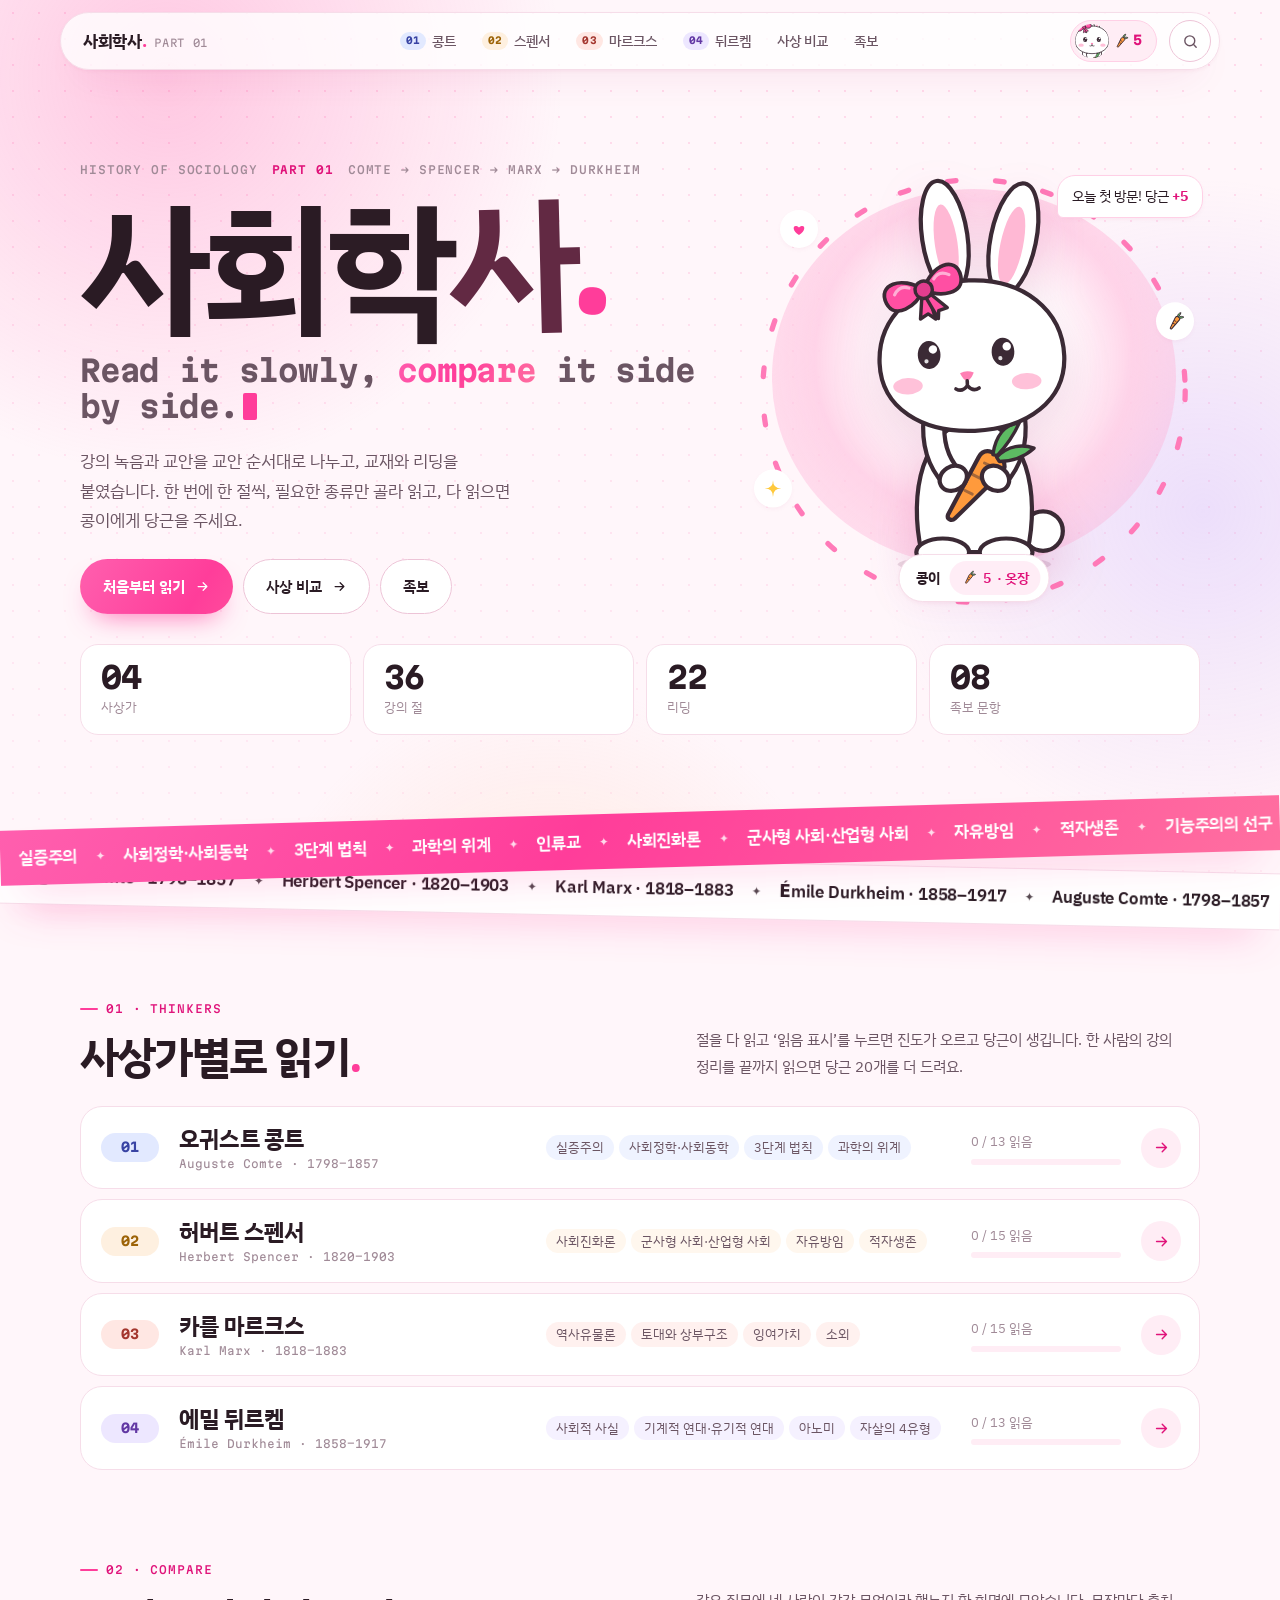
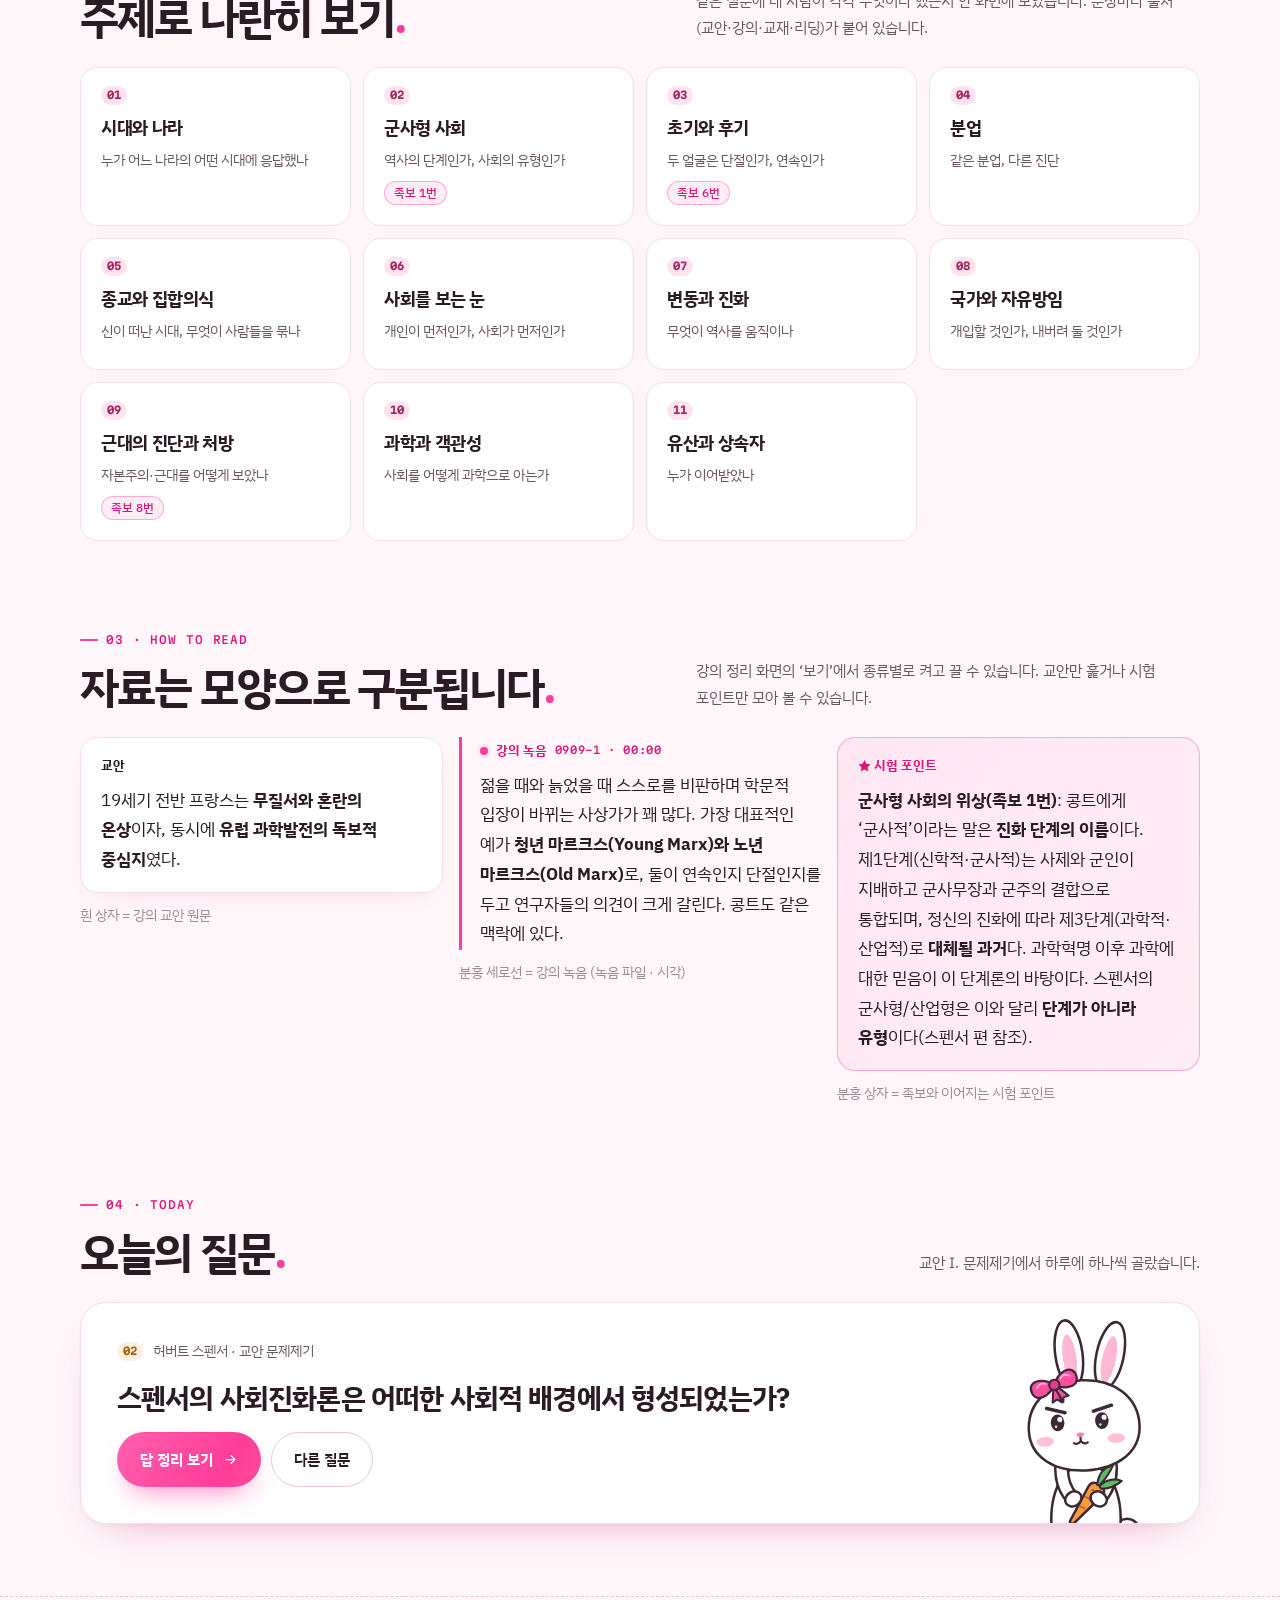
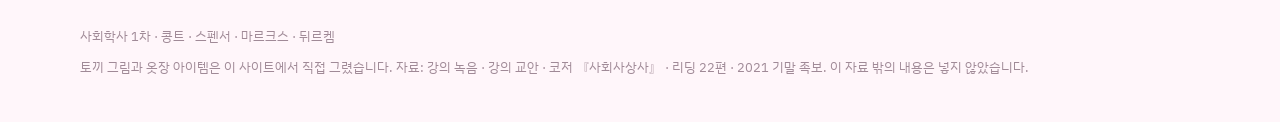
==== index.html @ 4e11c81a "사회학사 1차 족보 대비 사이트 첫 공개 콩트·스펜서·마르크스·뒤르켐 강의 정리, 교재, 리딩, 사상 비교, 족보. 흰토끼 콩이와 당근 옷장, 페이지 전환 커튼, 마우스 반응 효과" ====
<!doctype html>
<html lang="ko">
<head>
<meta charset="utf-8">
<meta name="viewport" content="width=device-width, initial-scale=1, viewport-fit=cover">
<title>사회학사 1차</title>
<link rel="preconnect" href="https://fonts.googleapis.com">
<link rel="preconnect" href="https://fonts.gstatic.com" crossorigin>
<link rel="stylesheet" href="https://fonts.googleapis.com/css2?family=IBM+Plex+Sans+KR:wght@400;500;600;700&family=Martian+Mono:wght@400;500;700&display=swap">
<link rel="stylesheet" href="assets/style.css">
</head>
<body>
<div class="amb" aria-hidden="true"><i></i><i></i><i></i></div>
<div class="top">
  <div class="wrap">
    <a class="brand" href="#home" aria-label="사회학사 1차 처음으로"><b>사회학사<i>.</i></b><small>PART 01</small></a>
    <nav class="nav" id="nav" aria-label="주 메뉴"></nav>
    <a class="wallet" id="wallet" href="#closet" aria-label="당근 · 토끼 옷장"></a>
    <button class="iconbtn" id="searchbtn" type="button" aria-label="검색 ( / )" title="검색 ( / )"><svg viewBox="0 0 24 24" fill="none" stroke="currentColor" stroke-width="2" stroke-linecap="round"><circle cx="11" cy="11" r="7"/><path d="M20 20l-4-4"/></svg></button>
  </div>
</div>
<main class="wrap" id="app"></main>
<div class="search" id="search" hidden role="dialog" aria-modal="true" aria-label="검색">
  <div class="sbox">
    <input id="sq" type="search" placeholder="개념·인물·용어로 찾기 (예: 아노미, 군사형, 잉여가치)" autocomplete="off" aria-label="검색어">
    <ul class="sres" id="sres"></ul>
  </div>
</div>
<div class="buddy" id="buddy" hidden></div>
<div class="curtain" id="curtain" hidden aria-hidden="true"><div class="ct"></div></div>
<footer>
  <div class="wrap">
    <span>사회학사 1차 · 콩트 · 스펜서 · 마르크스 · 뒤르켐</span>
    <span>토끼 그림과 옷장 아이템은 이 사이트에서 직접 그렸습니다. 자료: 강의 녹음 · 강의 교안 · 코저 『사회사상사』 · 리딩 22편 · 2021 기말 족보. 이 자료 밖의 내용은 넣지 않았습니다.</span>
  </div>
</footer>
<script src="assets/rabbit.js"></script>
<script src="data/comte.js"></script>
<script src="data/spencer.js"></script>
<script src="data/marx.js"></script>
<script src="data/durkheim.js"></script>
<script src="data/readings.js"></script>
<script src="data/compare.js"></script>
<script src="data/exam.js"></script>
<script src="assets/app.js"></script>
</body>
</html>
---- assets/style.css ----
/* 사회학사 1차 — 밝은 분홍 위의 흰토끼 콩이 */
:root {
  color-scheme: light;
  --bg: #FFF6FA;
  --bg-2: #FFFFFF;
  --bg-3: #FFEDF5;
  --line: #F6DDE9;
  --line-2: #EDC4D7;
  --ink: #2A1B24;
  --ink-2: #6B5563;
  --ink-3: #A08A97;
  --pink: #FF3D9A;
  --pink-2: #FF7AB8;
  --pink-3: #FFD0E6;
  --pink-deep: #E0137A;
  --pink-dim: rgba(255, 61, 154, .09);
  --pink-line: rgba(255, 61, 154, .38);
  --lilac: #B79CFF;
  --peach: #FFC2A6;
  --sun: #FFD86B;
  --grad: linear-gradient(120deg, #FF5FAE 0%, #FF3D9A 45%, #FF6FA0 100%);
  --shadow: 0 18px 40px -26px rgba(190, 30, 110, .45), 0 2px 6px -3px rgba(190, 30, 110, .12);
  --shadow-lg: 0 34px 70px -34px rgba(190, 30, 110, .5), 0 6px 14px -8px rgba(190, 30, 110, .18);
  --f-sans: 'IBM Plex Sans KR', 'Noto Sans KR', 'Apple SD Gothic Neo', 'Malgun Gothic', system-ui, sans-serif;
  --f-mono: 'Martian Mono', 'IBM Plex Sans KR', 'Noto Sans KR', ui-monospace, monospace;
  --r: 18px;
  --top-h: 76px;
  --spring: cubic-bezier(.34, 1.56, .64, 1);
  --out: cubic-bezier(.2, .8, .2, 1);
}

* { box-sizing: border-box; }
html { -webkit-text-size-adjust: 100%; }
body {
  margin: 0; background: var(--bg); color: var(--ink);
  font-family: var(--f-sans); font-size: 16.5px; line-height: 1.8; font-weight: 400;
  word-break: keep-all; overflow-wrap: anywhere; overflow-x: hidden;
  -webkit-font-smoothing: antialiased;
}
body::before { content: ''; position: fixed; inset: 0; z-index: -1; pointer-events: none; background-image: radial-gradient(rgba(255, 61, 154, .16) 1px, transparent 1.4px); background-size: 26px 26px; -webkit-mask-image: linear-gradient(#000, rgba(0, 0, 0, .35)); mask-image: linear-gradient(#000, rgba(0, 0, 0, .35)); }
a { color: inherit; }
button { font: inherit; color: inherit; }
h1, h2, h3, h4 { margin: 0; text-wrap: balance; font-weight: 600; }
p { margin: 0; }
::selection { background: var(--pink); color: #fff; }
:focus-visible { outline: 2px solid var(--pink); outline-offset: 3px; border-radius: 8px; }
.wrap { max-width: 1200px; margin: 0 auto; padding-inline: clamp(16px, 4vw, 40px); }
.muted { color: var(--ink-2); }
.lbl, .eyebrow { font-family: var(--f-mono); font-size: 11px; font-weight: 500; letter-spacing: .08em; text-transform: uppercase; color: var(--ink-3); }
[hidden] { display: none !important; }

/* 떠다니는 빛 — 마우스를 따라 천천히 */
.amb { position: fixed; inset: 0; z-index: -2; pointer-events: none; overflow: hidden; }
.amb i { position: absolute; border-radius: 50%; transform: translate(calc(var(--px, 0) * var(--k) * 1px), calc(var(--py, 0) * var(--k) * 1px)); transition: transform 1.2s var(--out); }
.amb i::before { content: ''; position: absolute; inset: 0; border-radius: 50%; background: radial-gradient(closest-side, var(--c), transparent); animation: drift 18s ease-in-out infinite alternate; }
.amb i:nth-child(1) { --c: rgba(255, 110, 180, .34); --k: 60; width: 62vmax; height: 62vmax; left: -18vmax; top: -24vmax; }
.amb i:nth-child(2) { --c: rgba(183, 156, 255, .26); --k: -80; width: 52vmax; height: 52vmax; right: -20vmax; top: 18vh; }
.amb i:nth-child(2)::before { animation-duration: 22s; animation-delay: -6s; }
.amb i:nth-child(3) { --c: rgba(255, 196, 160, .30); --k: 44; width: 46vmax; height: 46vmax; left: 20vw; bottom: -30vmax; }
.amb i:nth-child(3)::before { animation-duration: 26s; animation-delay: -12s; }
@keyframes drift { 0% { transform: translate(0, 0) scale(1); } 50% { transform: translate(6vmax, 4vmax) scale(1.08); } 100% { transform: translate(-4vmax, 6vmax) scale(.94); } }

/* ── 상단 바 ───────────────────────── */
.top { position: sticky; top: env(safe-area-inset-top, 0px); z-index: 30; padding-top: 12px; padding-inline: clamp(12px, 3vw, 24px); view-transition-name: topbar; }
.top .wrap { display: flex; align-items: center; gap: 12px; min-height: 58px; background: rgba(255, 255, 255, .8); backdrop-filter: blur(16px) saturate(1.4); -webkit-backdrop-filter: blur(16px) saturate(1.4); border: 1px solid var(--line); border-radius: 999px; padding: 6px 8px 6px 22px; max-width: 1160px; box-shadow: var(--shadow); }
.brand { display: flex; align-items: baseline; gap: 8px; text-decoration: none; flex: none; }
.brand b { font-weight: 700; font-size: 16.5px; letter-spacing: -.02em; }
.brand b i { font-style: normal; color: var(--pink); display: inline-block; transition: transform .4s var(--spring); }
.brand:hover b i { transform: translateY(-4px) scale(1.5); }
.brand small { font-family: var(--f-mono); font-size: 10.5px; color: var(--ink-3); letter-spacing: .06em; }
.nav { display: flex; gap: 2px; overflow-x: auto; scrollbar-width: none; flex: 1; justify-content: center; }
.nav::-webkit-scrollbar { display: none; }
.nav a { flex: none; position: relative; display: inline-flex; align-items: center; gap: 6px; padding: 7px 12px; border-radius: 999px; text-decoration: none; font-size: 14px; font-weight: 500; color: var(--ink-2); transition: color .2s, background .2s, transform .3s var(--spring); }
.nav a .mk { font-size: 9.5px; }
.nav a:hover { color: var(--ink); background: var(--bg-3); transform: translateY(-1px); }
.nav a[aria-current="page"] { color: var(--pink-deep); background: var(--pink-dim); font-weight: 600; }
.iconbtn { flex: none; width: 42px; height: 42px; border-radius: 50%; border: 1px solid var(--line-2); background: #fff; display: grid; place-items: center; cursor: pointer; color: var(--ink-2); transition: color .2s, border-color .2s, transform .3s var(--spring); }
.iconbtn:hover { color: var(--pink-deep); border-color: var(--pink-line); }
.iconbtn svg { width: 17px; height: 17px; }
.wallet { flex: none; display: inline-flex; align-items: center; gap: 4px; height: 42px; padding: 0 14px 0 4px; border-radius: 999px; background: var(--bg-3); border: 1px solid var(--pink-3); text-decoration: none; font-family: var(--f-mono); font-weight: 700; font-size: 13px; color: var(--pink-deep); transition: transform .3s var(--spring), background .2s; }
.wallet:hover { background: var(--pink-3); }
.wallet .face { width: 34px; height: 34px; border-radius: 50%; background: #fff; overflow: hidden; display: grid; place-items: center; }
.wallet .face svg { width: 100%; height: 100%; }
.wallet .cr { width: 16px; height: 16px; }
.wallet.bump { animation: bump .6s var(--spring); }
.wallet[aria-current="page"] { background: var(--pink); border-color: var(--pink); color: #fff; }
@keyframes bump { 30% { transform: scale(1.18) rotate(-4deg); } 60% { transform: scale(.96) rotate(2deg); } }
@media (max-width: 860px) {
  :root { --top-h: 118px; }
  .top .wrap { flex-wrap: wrap; border-radius: 24px; padding: 8px 8px 6px 16px; gap: 2px 8px; }
  .nav { order: 3; flex-basis: 100%; justify-content: flex-start; margin: 0 -6px 0 -10px; }
  .top .wallet { margin-left: auto; }
}

/* 당근 아이콘 기본 크기 */
.cr { width: 1.1em; height: 1.1em; flex: none; vertical-align: -.18em; }

/* 사상가 번호표 */
.mk { display: inline-flex; align-items: center; justify-content: center; font-family: var(--f-mono); font-weight: 700; font-size: 10.5px; letter-spacing: .02em; line-height: 1; padding: 4px 6px; border-radius: 999px; color: color-mix(in oklab, var(--c, var(--pink)) 72%, #000); background: color-mix(in oklab, var(--c, var(--pink)) 16%, #fff); font-variant-numeric: tabular-nums; }

/* 버튼·칩 */
.btn { position: relative; display: inline-flex; align-items: center; gap: 10px; padding: 13px 22px; border-radius: 999px; border: 1px solid var(--line-2); background: #fff; color: var(--ink); font-weight: 600; font-size: 15px; text-decoration: none; cursor: pointer; transition: border-color .2s, background .2s, color .2s, box-shadow .3s, transform .35s var(--spring); }
.btn:hover { border-color: var(--pink-line); color: var(--pink-deep); box-shadow: var(--shadow); }
.btn.pri { background: var(--grad); background-size: 180% 100%; border-color: transparent; color: #fff; font-weight: 700; box-shadow: 0 14px 28px -14px rgba(255, 61, 154, .8); }
.btn.pri:hover { background-position: 100% 0; color: #fff; box-shadow: 0 18px 34px -12px rgba(255, 61, 154, .9); }
.btn svg { width: 15px; height: 15px; transition: transform .3s var(--spring); }
.btn:hover svg { transform: translateX(4px); }
.btn:active { transform: scale(.96); }
.chip { display: inline-flex; align-items: center; gap: 5px; padding: 0 9px; border-radius: 999px; font-family: var(--f-sans); font-size: 11.5px; font-weight: 500; line-height: 22px; white-space: nowrap; color: var(--ink-2); background: #fff; border: 1px solid var(--line-2); text-decoration: none; }
.chip.src { color: var(--ink-3); background: transparent; }
.chip.pink { color: var(--pink-deep); border-color: var(--pink-line); background: var(--pink-dim); }
a.chip:hover { color: var(--pink-deep); border-color: var(--pink-line); }
.seg { display: flex; flex-wrap: wrap; gap: 6px; }
.seg button, .seg a { border: 1px solid var(--line-2); background: #fff; border-radius: 999px; padding: 7px 15px; font-size: 14px; font-weight: 500; color: var(--ink-2); cursor: pointer; text-decoration: none; display: inline-flex; align-items: center; gap: 7px; transition: color .2s, border-color .2s, background .2s, transform .3s var(--spring); }
.seg button:hover, .seg a:hover { color: var(--pink-deep); border-color: var(--pink-line); transform: translateY(-2px); }
.seg [aria-pressed="true"], .seg [aria-current="true"] { background: var(--ink); border-color: var(--ink); color: #fff; }
.seg .n { font-family: var(--f-mono); font-size: 10.5px; opacity: .7; }

/* 마우스 효과: 스포트라이트 · 기울기 · 자석 */
.fx { position: relative; isolation: isolate; }
.fx::after { content: ''; position: absolute; inset: 0; border-radius: inherit; pointer-events: none; z-index: -1; background: radial-gradient(280px circle at var(--mx, 50%) var(--my, 50%), rgba(255, 61, 154, .13), transparent 65%); opacity: 0; transition: opacity .35s; }
.fx:hover::after { opacity: 1; }
.tilt { transform: perspective(900px) rotateX(var(--rx, 0deg)) rotateY(var(--ry, 0deg)) translateY(var(--ty, 0px)); transition: transform .5s var(--out), box-shadow .35s, border-color .25s; will-change: transform; }
.tilt.on { transition: transform .12s linear, box-shadow .35s, border-color .25s; }
.mag { transform: translate(var(--gx, 0px), var(--gy, 0px)); }

/* ── 토끼 공통 ─────────────────────── */
.rb { position: relative; display: block; cursor: pointer; -webkit-tap-highlight-color: transparent; }
.rb svg { display: block; width: 100%; height: auto; overflow: visible; }
.rb .rb-face { transform: translate(calc(var(--lx, 0) * 2.6px), calc(var(--ly, 0) * 2px)); transition: transform .35s var(--out); }
.rb .rb-hat { transform: translate(calc(var(--lx, 0) * 1.4px), calc(var(--ly, 0) * 1px)); transition: transform .35s var(--out); }
.rb .rb-head { transform-origin: 60px 90px; transform: rotate(calc(var(--lx, 0) * 3deg)); transition: transform .45s var(--out); }
.rb .rb-ears { transform-origin: 60px 44px; transform: translateX(calc(var(--lx, 0) * -1.4px)) rotate(calc(var(--lx, 0) * -2deg)); transition: transform .45s var(--out); }
.rb .ear-l { transform-origin: 48px 42px; }
.rb .ear-r { transform-origin: 72px 42px; }
.rb:hover .ear-l { animation: twitch-l .7s var(--spring); }
.rb:hover .ear-r { animation: twitch-r .7s .08s var(--spring); }
.rb .rb-eye { transform-box: fill-box; transform-origin: center; animation: blink 5.2s infinite; }
.rb .rb-eye:nth-of-type(2) { animation-delay: .04s; }
.rb .rb-all { transform-origin: 60px 146px; }
.rb.hop .rb-all { animation: hop .7s var(--out); }
.rb.hop .rb-shadow { animation: hopshadow .7s var(--out); transform-origin: 60px 146px; }
.rb.spin .rb-all { animation: spin .9s var(--out); }
@keyframes blink { 0%, 93%, 100% { transform: scaleY(1); } 95.5% { transform: scaleY(.08); } }
@keyframes twitch-l { 40% { transform: rotate(-12deg); } 70% { transform: rotate(5deg); } }
@keyframes twitch-r { 40% { transform: rotate(12deg); } 70% { transform: rotate(-5deg); } }
@keyframes hop { 0% { transform: scale(1, 1); } 15% { transform: scale(1.12, .86); } 45% { transform: translateY(-26px) scale(.94, 1.08); } 70% { transform: translateY(0) scale(1.1, .9); } 85% { transform: scale(.97, 1.03); } }
@keyframes hopshadow { 45% { transform: scale(.6); opacity: .5; } }
@keyframes spin { 0% { transform: rotateY(0); } 100% { transform: rotateY(360deg); } }
.say { position: fixed; z-index: 70; pointer-events: none; transform: translate(-50%, -100%); background: #fff; color: var(--ink); border: 1px solid var(--pink-3); box-shadow: var(--shadow); border-radius: 16px; padding: 7px 13px; font-size: 13.5px; font-weight: 600; white-space: nowrap; animation: say 2s var(--out) forwards; }
.say::after { content: ''; position: absolute; left: 50%; bottom: -6px; width: 10px; height: 10px; margin-left: -5px; background: #fff; border-right: 1px solid var(--pink-3); border-bottom: 1px solid var(--pink-3); transform: rotate(45deg); }
@keyframes say { 0% { opacity: 0; transform: translate(-50%, -80%) scale(.7); } 12% { opacity: 1; transform: translate(-50%, -100%) scale(1.04); } 20% { transform: translate(-50%, -100%) scale(1); } 85% { opacity: 1; } 100% { opacity: 0; transform: translate(-50%, -125%); } }

/* ── 홈 ───────────────────────────── */
.hero { display: grid; grid-template-columns: minmax(0, 1.25fr) minmax(0, .9fr); gap: 20px 40px; align-items: center; padding: clamp(44px, 7vw, 96px) 0 clamp(24px, 4vw, 44px); }
.hero .eyebrow { display: flex; gap: 14px; flex-wrap: wrap; }
.hero .eyebrow b { color: var(--pink-deep); font-weight: 600; }
.hero h1 { font-size: clamp(64px, 11.5vw, 156px); font-weight: 700; letter-spacing: -.055em; line-height: .95; margin-top: 18px; display: flex; flex-wrap: wrap; }
.hl { display: inline-block; --p: 0; transform: translateY(calc(var(--p) * -16px)) rotate(calc(var(--p) * var(--tw, 4deg))) scale(calc(1 + var(--p) * .07)); color: color-mix(in oklab, var(--ink), var(--pink) calc(var(--p) * 100%)); transition: transform .25s var(--out), color .25s; animation: drop .9s var(--spring) backwards; animation-delay: calc(var(--i) * 70ms + .05s); }
.hl.dot { color: var(--pink); }
@keyframes drop { 0% { opacity: 0; transform: translateY(-70px) rotate(-14deg) scale(.6); } 60% { opacity: 1; } }
.hero .en { font-family: var(--f-mono); font-weight: 700; font-size: clamp(16px, 2.3vw, 30px); letter-spacing: -.04em; line-height: 1.2; color: var(--ink-2); margin-top: 16px; animation: rise .8s .35s var(--out) backwards; }
.hero .en b { font-weight: 700; background: var(--grad); -webkit-background-clip: text; background-clip: text; color: transparent; }
.hero .en .cur { display: inline-block; width: .5em; height: .9em; margin-left: .14em; vertical-align: -.08em; background: var(--pink); border-radius: 2px; animation: blinkc 1.1s steps(1) infinite; }
@keyframes blinkc { 50% { opacity: 0; } }
.hero .lede { max-width: 46ch; color: var(--ink-2); font-size: 16.5px; margin-top: 22px; animation: rise .8s .45s var(--out) backwards; }
.hero .cta { display: flex; flex-wrap: wrap; gap: 10px; margin-top: 24px; animation: rise .8s .55s var(--out) backwards; }
.stage { position: relative; aspect-ratio: 1 / 1.02; width: min(100%, 440px); justify-self: center; display: grid; place-items: center; animation: pop .9s .2s var(--spring) backwards; }
.stage .halo { position: absolute; inset: 6% 4% 10%; border-radius: 50%; background: radial-gradient(circle at 50% 45%, #fff 0 30%, rgba(255, 208, 230, .9) 55%, rgba(255, 170, 210, .35) 72%, transparent 74%); }
.stage .ring { position: absolute; inset: 2% 0 6%; width: 100%; height: auto; animation: turn 40s linear infinite; }
.stage .ring circle { fill: none; stroke: var(--pink-2); stroke-width: 1.2; stroke-dasharray: 2 9; stroke-linecap: round; }
.stage .rb { width: 72%; margin-top: -4%; z-index: 1; filter: drop-shadow(0 20px 22px rgba(190, 30, 110, .18)); }
.stage .orb { position: absolute; z-index: 2; width: 38px; height: 38px; display: grid; place-items: center; border-radius: 50%; background: #fff; box-shadow: var(--shadow); animation: float 5s ease-in-out infinite; transform: translate(calc(var(--px, 0) * var(--k, 20) * 1px), calc(var(--py, 0) * var(--k, 20) * 1px)); }
.stage .orb svg { width: 20px; height: 20px; }
.stage .orb.o1 { top: 12%; left: 6%; --k: 30; }
.stage .orb.o2 { top: 30%; right: 0; --k: -26; animation-delay: -1.6s; }
.stage .orb.o3 { bottom: 22%; left: 0; --k: 22; animation-delay: -3.2s; }
.stage .tag { position: absolute; z-index: 3; bottom: 2%; left: 50%; transform: translateX(-50%); display: flex; align-items: center; gap: 10px; background: #fff; border: 1px solid var(--line); border-radius: 999px; padding: 6px 8px 6px 16px; box-shadow: var(--shadow); white-space: nowrap; font-size: 13.5px; }
.stage .tag b { font-weight: 700; }
.stage .tag a { display: inline-flex; align-items: center; gap: 6px; padding: 5px 12px; border-radius: 999px; background: var(--pink-dim); color: var(--pink-deep); font-weight: 600; text-decoration: none; }
.stage .tag a:hover { background: var(--pink); color: #fff; }
.stage .tag .cr { width: 15px; height: 15px; }
.stage .bubble { position: absolute; z-index: 3; top: 3%; right: -2%; max-width: 230px; background: #fff; border: 1px solid var(--pink-3); border-radius: 18px 18px 18px 6px; padding: 10px 14px; font-size: 13.5px; line-height: 1.55; box-shadow: var(--shadow); animation: pop .7s .9s var(--spring) backwards; }
.stage .bubble b { color: var(--pink-deep); }
@keyframes turn { to { transform: rotate(360deg); } }
@keyframes float { 0%, 100% { translate: 0 0; } 50% { translate: 0 -10px; } }
.stats { grid-column: 1 / -1; display: grid; grid-template-columns: repeat(4, minmax(0, 1fr)); gap: 12px; margin-top: 10px; }
.stats div { padding: 16px 20px; background: #fff; border: 1px solid var(--line); border-radius: var(--r); display: grid; gap: 2px; animation: rise .7s var(--out) backwards; }
.stats div:nth-child(1) { animation-delay: .5s; } .stats div:nth-child(2) { animation-delay: .58s; } .stats div:nth-child(3) { animation-delay: .66s; } .stats div:nth-child(4) { animation-delay: .74s; }
.stats b { font-family: var(--f-mono); font-size: 30px; font-weight: 700; letter-spacing: -.04em; line-height: 1.1; font-variant-numeric: tabular-nums; }
.stats div:hover b { color: var(--pink); }
.stats span { font-size: 12.5px; color: var(--ink-3); }
@media (max-width: 860px) {
  .hero { grid-template-columns: minmax(0, 1fr); }
  .stage { width: min(100%, 360px); order: -1; margin-bottom: -10px; }
  .stage .bubble { right: 0; }
}
@media (max-width: 560px) { .stats { grid-template-columns: repeat(2, minmax(0, 1fr)); } }

/* 키워드 띠 */
.marquee { position: relative; margin: 34px calc(50% - 50vw) 0; overflow: hidden; background: var(--grad); color: #fff; transform: rotate(-1.6deg); box-shadow: 0 20px 40px -24px rgba(255, 61, 154, .8); }
.marquee + .marquee { background: #fff; color: var(--ink); transform: rotate(1.2deg); margin-top: -8px; z-index: -1; border-block: 1px solid var(--line); }
.mq-track { display: flex; width: max-content; animation: marq 46s linear infinite; }
.marquee + .marquee .mq-track { animation-direction: reverse; animation-duration: 60s; }
.marquee:hover .mq-track { animation-play-state: paused; }
.mq-track span { display: inline-flex; align-items: center; gap: 18px; padding: 12px 0 12px 18px; font-size: 17px; font-weight: 600; letter-spacing: -.01em; white-space: nowrap; }
.mq-track span::after { content: '✦'; font-size: 12px; opacity: .8; }
@keyframes marq { to { transform: translateX(-50%); } }

.band { padding: 72px 0 8px; }
.band-h { display: grid; grid-template-columns: minmax(0, 1fr) minmax(0, 1.1fr); gap: 12px 40px; align-items: end; margin-bottom: 26px; }
.band-h h2 { font-size: clamp(28px, 3.6vw, 44px); font-weight: 700; letter-spacing: -.04em; line-height: 1.12; }
.band-h h2 i { font-style: normal; color: var(--pink); }
.band-h .lbl { display: inline-flex; align-items: center; gap: 8px; margin-bottom: 12px; color: var(--pink-deep); }
.band-h .lbl::before { content: ''; width: 18px; height: 2px; border-radius: 2px; background: var(--pink); }
.band-h p { color: var(--ink-2); font-size: 15px; max-width: 56ch; justify-self: end; }
@media (max-width: 760px) { .band-h { grid-template-columns: 1fr; } .band-h p { justify-self: start; } }

/* 사상가 행 */
.rows { display: grid; gap: 10px; }
.rowx { display: grid; grid-template-columns: 58px minmax(0, 1.2fr) minmax(0, 1.4fr) 150px 40px; gap: 20px; align-items: center; padding: 18px 18px 18px 20px; background: #fff; border: 1px solid var(--line); border-radius: 22px; text-decoration: none; transition: transform .45s var(--spring), box-shadow .35s, border-color .3s; animation: rise .7s var(--out) backwards; animation-delay: calc(var(--i, 0) * 70ms + .1s); }
.rowx:hover { transform: translateX(8px); box-shadow: var(--shadow-lg); border-color: color-mix(in oklab, var(--c) 40%, #fff); }
.rowx .mk { font-size: 13px; padding: 8px 10px; }
.rowx .nm { font-size: 23px; font-weight: 700; letter-spacing: -.035em; line-height: 1.25; }
.rowx .nm small { display: block; font-family: var(--f-mono); font-size: 11px; font-weight: 400; color: var(--ink-3); letter-spacing: 0; margin-top: 3px; }
.rowx .keys { display: flex; flex-wrap: wrap; gap: 5px; }
.rowx .keys span { font-size: 12.5px; line-height: 1.5; padding: 3px 10px; border-radius: 999px; background: color-mix(in oklab, var(--c) 9%, #fff); color: var(--ink-2); }
.rowx .go { width: 40px; height: 40px; border-radius: 50%; display: grid; place-items: center; background: var(--bg-3); color: var(--pink-deep); transition: background .3s, color .3s, transform .45s var(--spring); }
.rowx .go svg { width: 17px; height: 17px; display: block; }
.rowx:hover .go { background: var(--pink); color: #fff; transform: rotate(-45deg) scale(1.1); }
.prog { display: grid; gap: 6px; font-family: var(--f-sans); font-size: 12px; color: var(--ink-3); }
.prog .bar { height: 6px; border-radius: 6px; background: var(--bg-3); overflow: hidden; }
.prog .bar i { display: block; height: 100%; border-radius: 6px; background: linear-gradient(90deg, color-mix(in oklab, var(--c, var(--pink)) 60%, #fff), var(--c, var(--pink))); animation: grow 1.2s .4s var(--out) backwards; transform-origin: left; }
@keyframes grow { from { transform: scaleX(0); } }
@media (max-width: 760px) {
  .rowx { grid-template-columns: 44px minmax(0, 1fr) 40px; gap: 8px 12px; padding: 16px; }
  .rowx .keys, .rowx .prog { grid-column: 2 / 4; }
  .rowx .go { grid-row: 1; grid-column: 3; }
}
.topics2 { display: grid; grid-template-columns: repeat(auto-fill, minmax(250px, 1fr)); gap: 12px; }
.topics2 a { display: grid; gap: 6px; align-content: start; padding: 18px 20px 20px; background: #fff; border: 1px solid var(--line); border-radius: var(--r); text-decoration: none; min-height: 132px; animation: rise .6s var(--out) backwards; animation-delay: calc(var(--i, 0) * 45ms + .1s); }
.topics2 a:hover { box-shadow: var(--shadow-lg); border-color: var(--pink-line); --ty: -4px; }
.topics2 .mk { justify-self: start; --c: var(--pink); }
.topics2 b { font-size: 18px; font-weight: 700; letter-spacing: -.02em; transition: color .2s; }
.topics2 small { font-size: 14px; color: var(--ink-2); line-height: 1.55; }
.topics2 .chip { justify-self: start; margin-top: 4px; }
.topics2 a:hover b { color: var(--pink-deep); }

.legend { display: grid; grid-template-columns: repeat(auto-fit, minmax(260px, 1fr)); gap: 16px; align-items: start; }
.legend .item { display: grid; gap: 10px; min-width: 0; }
.legend .item > p { font-size: 13.5px; color: var(--ink-3); }

.qcard { position: relative; overflow: hidden; border: 1px solid var(--line); border-radius: 26px; padding: clamp(22px, 3.4vw, 36px); padding-right: clamp(22px, 22vw, 240px); background: #fff; display: grid; gap: 14px; box-shadow: var(--shadow); }
.qcard .q { font-size: clamp(20px, 2.6vw, 28px); font-weight: 700; letter-spacing: -.03em; line-height: 1.45; }
.qcard .who { display: flex; align-items: center; gap: 10px; font-size: 13.5px; color: var(--ink-2); }
.qcard .row { display: flex; gap: 10px; flex-wrap: wrap; }
.qcard .rb { position: absolute; right: 18px; bottom: -34px; width: min(190px, 22vw); }
.qcard.swap .q { animation: rise .5s var(--out); }
@media (max-width: 640px) { .qcard { padding-right: clamp(22px, 3.4vw, 36px); } .qcard .rb { display: none; } }

/* ── 사상가 페이지 ─────────────────── */
.t-head { position: relative; padding: clamp(40px, 6vw, 72px) 0 26px; display: grid; gap: 12px; }
.t-head .big { position: absolute; right: 0; top: 50%; transform: translateY(-50%); font-family: var(--f-sans); font-weight: 700; font-size: clamp(110px, 20vw, 260px); letter-spacing: -.06em; line-height: 1; color: transparent; -webkit-text-stroke: 2px color-mix(in oklab, var(--c) 45%, #fff); z-index: -1; pointer-events: none; animation: bignum 1s var(--spring) backwards; }
@keyframes bignum { from { opacity: 0; transform: translateY(-30%) scale(.7) rotate(-8deg); } }
.t-head .eyebrow { display: flex; gap: 12px; flex-wrap: wrap; align-items: center; }
.t-head h1 { font-size: clamp(44px, 7vw, 86px); font-weight: 700; letter-spacing: -.055em; line-height: 1; animation: rise .7s var(--out) backwards; }
.t-head h1::after { content: '.'; color: var(--c); }
.t-head .en { font-family: var(--f-mono); font-size: clamp(13px, 1.6vw, 16px); color: var(--ink-2); letter-spacing: -.02em; animation: rise .7s .08s var(--out) backwards; }
.t-head .thesis { max-width: 68ch; font-size: 16px; color: var(--ink-2); margin-top: 6px; padding: 14px 18px; background: rgba(255, 255, 255, .7); border: 1px solid var(--line); border-left: 4px solid var(--c); border-radius: 14px; animation: rise .7s .16s var(--out) backwards; }
.tabs2 { position: relative; display: flex; gap: 6px; overflow-x: auto; scrollbar-width: none; padding: 5px; background: #fff; border: 1px solid var(--line); border-radius: 999px; width: max-content; max-width: 100%; }
.tabs2::-webkit-scrollbar { display: none; }
.tabs2 a { flex: none; position: relative; padding: 8px 16px; border-radius: 999px; text-decoration: none; font-size: 14.5px; font-weight: 500; color: var(--ink-2); transition: color .2s, background .25s; }
.tabs2 a .n { font-family: var(--f-mono); font-size: 10px; color: var(--ink-3); margin-left: 5px; }
.tabs2 a:hover { color: var(--pink-deep); background: var(--bg-3); }
.tabs2 a[aria-current="true"] { color: #fff; background: var(--ink); }
.tabs2 a[aria-current="true"] .n { color: rgba(255, 255, 255, .6); }
.tabs2 .out { color: var(--pink-deep); }

.chat { display: grid; grid-template-columns: 320px minmax(0, 1fr); gap: clamp(24px, 4vw, 56px); padding: 26px 0 64px; align-items: start; }
.rooms { position: sticky; top: calc(var(--top-h) + env(safe-area-inset-top, 0px) + 14px); max-height: calc(100vh - var(--top-h) - 30px); overflow: auto; overscroll-behavior: contain; scrollbar-width: thin; scrollbar-color: var(--line-2) transparent; background: #fff; border: 1px solid var(--line); border-radius: 22px; padding: 12px 8px; }
.rooms .rh { display: flex; justify-content: space-between; padding: 2px 10px 10px; border-bottom: 1px solid var(--line); }
.rooms ol { list-style: none; margin: 0; padding: 6px 0 0; display: grid; gap: 2px; }
.room { display: grid; grid-template-columns: 30px minmax(0, 1fr) 14px; gap: 8px; align-items: start; padding: 10px 10px 10px 8px; border-radius: 14px; text-decoration: none; transition: background .2s, transform .3s var(--spring); position: relative; }
.room:hover { background: var(--bg-3); transform: translateX(3px); }
.room .no { font-family: var(--f-mono); font-size: 11px; color: var(--ink-3); padding-top: 3px; }
.room .tt b { display: block; font-size: 14.5px; font-weight: 500; line-height: 1.45; color: var(--ink-2); }
.room .tt small { display: block; font-size: 12.5px; color: var(--ink-3); line-height: 1.5; overflow: hidden; text-overflow: ellipsis; white-space: nowrap; margin-top: 2px; }
.room[aria-current="true"] { background: var(--pink-dim); }
.room[aria-current="true"]::before { content: ''; position: absolute; left: 0; top: 12px; bottom: 12px; width: 3px; border-radius: 3px; background: var(--pink); }
.room[aria-current="true"] .no { color: var(--pink-deep); }
.room[aria-current="true"] .tt b { color: var(--ink); font-weight: 600; }
.room .ck { width: 12px; height: 12px; margin-top: 6px; border-radius: 50%; border: 1.5px solid var(--line-2); transition: all .3s var(--spring); }
.room .ck.on { background: var(--pink); border-color: var(--pink); box-shadow: 0 0 0 3px var(--pink-dim); transform: scale(1.1); }

.thread { min-width: 0; }
.thread.in-r { animation: slide-r .5s var(--out); }
.thread.in-l { animation: slide-l .5s var(--out); }
.thread.in-f { animation: rise .5s var(--out); }
@keyframes slide-r { from { opacity: 0; transform: translateX(48px); filter: blur(4px); } }
@keyframes slide-l { from { opacity: 0; transform: translateX(-48px); filter: blur(4px); } }
.th-top { display: grid; gap: 12px; padding-bottom: 8px; max-width: 740px; }
.th-top .back { display: none; justify-self: start; padding: 9px 16px; }
.th-top h2 { font-size: clamp(26px, 3.2vw, 36px); font-weight: 700; letter-spacing: -.04em; line-height: 1.25; }
.th-top .row { display: flex; flex-wrap: wrap; gap: 6px; align-items: center; }
.done { position: relative; display: inline-flex; align-items: center; gap: 8px; padding: 7px 16px; border-radius: 999px; border: 1.5px solid var(--pink-line); background: #fff; cursor: pointer; font-size: 13.5px; font-weight: 600; color: var(--pink-deep); transition: all .3s var(--spring); margin-left: auto; }
.done:hover { background: var(--pink-dim); transform: translateY(-2px); }
.done i { width: 10px; height: 10px; border-radius: 50%; border: 1.5px solid currentColor; transition: all .3s var(--spring); }
.done[aria-pressed="true"] { background: var(--grad); border-color: transparent; color: #fff; box-shadow: 0 10px 22px -12px rgba(255, 61, 154, .9); }
.done[aria-pressed="true"] i { background: #fff; border-color: #fff; transform: scale(1.2); }
.done .gain { font-family: var(--f-mono); font-size: 11px; display: inline-flex; align-items: center; gap: 2px; opacity: .85; }
.done .gain .cr { width: 13px; height: 13px; }

.filters { position: sticky; top: calc(var(--top-h) + env(safe-area-inset-top, 0px) + 6px); z-index: 5; display: flex; flex-wrap: wrap; gap: 6px; align-items: center; padding: 8px 10px 8px 16px; margin-block: 6px; max-width: 740px; background: rgba(255, 255, 255, .93); backdrop-filter: blur(14px) saturate(1.3); -webkit-backdrop-filter: blur(14px) saturate(1.3); border: 1px solid var(--line); border-radius: 26px; box-shadow: 0 12px 26px -22px rgba(190, 30, 110, .5); }
.filters .lbl { margin-right: 4px; }
.fbtn { display: inline-flex; align-items: center; gap: 7px; border: 1px solid var(--line-2); background: #fff; border-radius: 999px; padding: 4px 12px 4px 10px; font-size: 13px; font-weight: 500; color: var(--ink); cursor: pointer; transition: color .2s, border-color .2s, transform .3s var(--spring); }
.fbtn:hover { border-color: var(--pink-line); transform: translateY(-1px); }
.fbtn i { width: 8px; height: 8px; border-radius: 50%; background: var(--k); transition: transform .3s var(--spring); }
.fbtn[aria-pressed="true"] i { transform: scale(1.25); }
.fbtn[aria-pressed="false"] { color: var(--ink-3); border-style: dashed; background: transparent; }
.fbtn[aria-pressed="false"] i { background: transparent; box-shadow: inset 0 0 0 1.5px var(--ink-3); }
.fbtn.plain { padding-left: 12px; color: var(--ink-2); }

/* 본문 블록 */
.msgs { display: grid; grid-template-columns: minmax(0, 1fr); gap: 18px; max-width: 740px; font-size: 16.5px; }
.msgs > .b { min-width: 0; }
.b > .lab { display: flex; align-items: center; gap: 8px; font-family: var(--f-mono); font-size: 10.5px; font-weight: 500; letter-spacing: .06em; text-transform: uppercase; margin-bottom: 8px; color: var(--ink-3); }
.b > .lab .k { font-family: var(--f-sans); text-transform: none; letter-spacing: 0; font-size: 12.5px; font-weight: 700; }
.b-head { margin-top: 18px; padding-top: 18px; border-top: 1px dashed var(--line-2); }
.b-head:first-child { margin-top: 0; padding-top: 0; border-top: 0; }
.b-head h3 { font-size: 21px; font-weight: 700; letter-spacing: -.03em; line-height: 1.4; }
.b-head h3::before { content: ''; display: inline-block; width: 10px; height: 10px; margin-right: 10px; border-radius: 3px; background: var(--pink); transform: rotate(45deg) translateY(-2px); }
.b-head h4 { font-size: 17px; font-weight: 700; }
.b-slide { background: #fff; border: 1px solid var(--line); border-radius: var(--r); padding: 16px 20px 18px; box-shadow: 0 10px 24px -20px rgba(190, 30, 110, .35); }
.b-slide > .lab .k { color: var(--ink); }
.b-talk { border-left: 3px solid var(--pink); padding: 2px 0 2px 18px; }
.b-talk > .lab, .b-talk > .lab .k { color: var(--pink-deep); }
.b-talk .rec { width: 8px; height: 8px; border-radius: 50%; background: var(--pink); box-shadow: 0 0 0 3px var(--pink-dim); animation: rec 1.6s ease-in-out infinite; }
@keyframes rec { 50% { box-shadow: 0 0 0 6px rgba(255, 61, 154, .04); } }
.b-exam { border: 1.5px solid var(--pink-line); background: linear-gradient(135deg, rgba(255, 61, 154, .08), rgba(255, 180, 215, .12)); border-radius: var(--r); padding: 16px 20px 18px; }
.b-exam > .lab, .b-exam > .lab .k { color: var(--pink-deep); }
.b-exam > .lab .k::before { content: '★ '; }
.b-link, .b-note { border: 1px dashed var(--line-2); border-radius: var(--r); padding: 14px 18px 16px; color: var(--ink-2); font-size: .95em; background: rgba(255, 255, 255, .5); }
.b-empty { padding: 16px 18px; border: 1px dashed var(--line-2); border-radius: var(--r); color: var(--ink-2); font-size: 15px; }
.hide-slide .b-slide, .hide-talk .b-talk, .hide-sum .b-sum, .hide-exam .b-exam, .hide-aux .b-aux { display: none; }
html.fs1 .msgs { font-size: 18px; }
html.fs2 .msgs { font-size: 19.5px; }

.tx > * + * { margin-top: 10px; }
.tx ul, .tx ol { margin: 0; padding-left: 1.2em; }
.tx li + li { margin-top: 6px; }
.tx li > ul, .tx li > ol { margin-top: 6px; }
.tx ul li::marker { color: var(--pink-2); }
.tx ol li::marker { color: var(--pink-deep); font-family: var(--f-mono); font-size: .8em; }
.tx strong { font-weight: 700; color: var(--ink); }
.tx mark { background: linear-gradient(transparent 58%, rgba(255, 61, 154, .22) 58%); color: inherit; padding: 0 .1em; }
.tx em { font-style: italic; }
.tx blockquote { margin: 0; padding: 4px 0 4px 16px; border-left: 2px solid var(--pink-3); color: var(--ink-2); }
.tx h3 { font-size: 17.5px; font-weight: 700; margin-top: 18px; }
.tx h4 { font-size: 16px; font-weight: 700; margin-top: 14px; }
.tbl { overflow-x: auto; border: 1px solid var(--line); border-radius: var(--r); background: #fff; }
.tbl table { border-collapse: collapse; width: 100%; min-width: 520px; font-size: .88em; line-height: 1.6; }
.tbl th { text-align: left; font-family: var(--f-sans); font-size: 12px; font-weight: 700; color: var(--pink-deep); padding: 10px 14px; border-bottom: 1px solid var(--line-2); vertical-align: bottom; background: var(--bg-3); }
.tbl td { padding: 10px 14px; border-top: 1px solid var(--line); vertical-align: top; }
.tbl tr:first-child td { border-top: 0; }
.tbl tbody tr:hover td { background: #FFF9FC; }

.th-nav { display: grid; grid-template-columns: 1fr 1fr; gap: 12px; margin-top: 36px; max-width: 740px; }
.th-nav a { display: grid; gap: 4px; padding: 14px 18px; background: #fff; border: 1px solid var(--line); border-radius: var(--r); text-decoration: none; font-size: 14.5px; font-weight: 500; line-height: 1.45; transition: border-color .2s, box-shadow .3s, transform .4s var(--spring); }
.th-nav a:hover { border-color: var(--pink-line); box-shadow: var(--shadow); transform: translateY(-3px); }
.th-nav a small { font-family: var(--f-mono); font-size: 10.5px; color: var(--pink-deep); letter-spacing: .04em; }
.th-nav a.next { grid-column: 2; text-align: right; }

.rdhead { display: grid; gap: 8px; padding-bottom: 18px; border-bottom: 1px dashed var(--line-2); }
.rdhead .ti { font-weight: 700; font-size: 19px; line-height: 1.5; letter-spacing: -.02em; }
.rdhead .mt { font-size: 12.5px; color: var(--ink-3); }
.rdhead .gist { color: var(--ink-2); }
.qhead { font-weight: 700; font-size: clamp(19px, 2.4vw, 24px); line-height: 1.5; letter-spacing: -.03em; padding: 18px 20px; background: #fff; border: 1px solid var(--line); border-left: 4px solid var(--pink); border-radius: var(--r); }

@media (max-width: 900px) {
  .chat { grid-template-columns: minmax(0, 1fr); }
  .rooms { position: static; max-height: none; }
  .chat.mode-list .thread { display: none; }
  .chat.mode-thread .rooms { display: none; }
  .th-top .back { display: inline-flex; }
}

/* ── 사상 비교 ─────────────────────── */
.vs-head, .ex-head, .cl-head { padding: clamp(40px, 6vw, 72px) 0 12px; display: grid; gap: 14px; }
.vs-head h1, .ex-head h1, .cl-head h1 { font-size: clamp(44px, 7vw, 86px); font-weight: 700; letter-spacing: -.055em; line-height: 1; animation: rise .7s var(--out) backwards; }
.vs-head h1 i, .ex-head h1 i, .cl-head h1 i { font-style: normal; color: var(--pink); display: inline-block; animation: pop .8s .3s var(--spring) backwards; }
.vs-head p { max-width: 60ch; color: var(--ink-2); }
.pick { display: flex; flex-wrap: wrap; gap: 6px; align-items: center; }
.pick .lbl { margin-right: 6px; }
.pick button { display: inline-flex; align-items: center; gap: 8px; padding: 5px 14px 5px 5px; border-radius: 999px; border: 1px solid var(--line-2); background: #fff; cursor: pointer; font-size: 14px; font-weight: 600; color: var(--ink); transition: all .3s var(--spring); }
.pick button:hover { transform: translateY(-2px); }
.pick button[aria-pressed="true"] { border-color: color-mix(in oklab, var(--c) 45%, #fff); background: color-mix(in oklab, var(--c) 8%, #fff); }
.pick button[aria-pressed="false"] { color: var(--ink-3); border-style: dashed; background: transparent; }
.pick button[aria-pressed="false"] .mk { filter: grayscale(1); opacity: .6; }
.topicbar { position: sticky; top: calc(var(--top-h) + env(safe-area-inset-top, 0px) + 6px); z-index: 6; margin-top: 18px; padding: 6px; background: rgba(255, 255, 255, .93); backdrop-filter: blur(14px) saturate(1.3); -webkit-backdrop-filter: blur(14px) saturate(1.3); border: 1px solid var(--line); border-radius: 999px; box-shadow: 0 12px 26px -22px rgba(190, 30, 110, .5); }
.topicbar .seg { flex-wrap: nowrap; overflow-x: auto; scrollbar-width: none; padding: 4px 2px; }
.topicbar .seg::-webkit-scrollbar { display: none; }
.topicbar .seg button { flex: none; }
.topicbar .x { font-family: var(--f-mono); font-size: 9.5px; font-weight: 700; color: #fff; background: var(--pink); border-radius: 999px; padding: 1px 6px; }
.topicbar [aria-pressed="true"] { background: var(--grad); border-color: transparent; color: #fff; box-shadow: 0 10px 20px -12px rgba(255, 61, 154, .9); }
.topicbar [aria-pressed="true"] .x { background: #fff; color: var(--pink-deep); }

.vs-lead { display: grid; grid-template-columns: minmax(0, 1fr) auto; gap: 28px; align-items: start; margin-top: 26px; }
.vs-lead .q { font-size: clamp(26px, 3.6vw, 42px); font-weight: 700; letter-spacing: -.045em; line-height: 1.2; animation: rise .6s var(--out) backwards; }
.vs-lead .lead { margin-top: 16px; max-width: 70ch; color: var(--ink-2); border-left: 3px solid var(--pink); padding-left: 16px; font-size: 15.5px; animation: rise .6s .08s var(--out) backwards; }
.vs-lead .exam { margin-top: 14px; }
.relmap { width: min(300px, 100%); background: #fff; border: 1px solid var(--line); border-radius: 26px; padding: 12px 10px 10px; box-shadow: var(--shadow); animation: pop .7s var(--spring) backwards; }
.relmap svg { display: block; width: 100%; height: auto; overflow: visible; }
.relmap .ln { stroke: var(--line-2); stroke-width: 1.2; fill: none; stroke-dasharray: 3 4; transition: stroke .3s; }
.relmap .ln.on { stroke: var(--pink); stroke-width: 2.4; stroke-dasharray: 400; stroke-dashoffset: 400; animation: draw 1s .2s var(--out) forwards; }
@keyframes draw { to { stroke-dashoffset: 0; } }
.relmap .hit { stroke: transparent; stroke-width: 16; fill: none; cursor: pointer; }
.relmap .nd { cursor: pointer; }
.relmap .nd circle { fill: #fff; stroke-width: 2; transition: r .3s var(--spring); }
.relmap .nd:hover circle { fill: var(--bg-3); }
.relmap .nd { animation: pop .6s var(--spring) backwards; }
.relmap .nd:nth-of-type(2) { animation-delay: .08s; } .relmap .nd:nth-of-type(3) { animation-delay: .16s; } .relmap .nd:nth-of-type(4) { animation-delay: .24s; }
.relmap text { font-family: var(--f-sans); font-size: 12.5px; font-weight: 700; fill: var(--ink); text-anchor: middle; }
.relmap text.no { font-family: var(--f-mono); font-size: 10.5px; }
.relmap .hint { font-size: 12px; color: var(--ink-3); text-align: center; margin-top: 6px; }
@media (max-width: 760px) { .vs-lead { grid-template-columns: minmax(0, 1fr); } .relmap { margin-inline: auto; } }

.cols { display: grid; grid-template-columns: repeat(auto-fit, minmax(230px, 1fr)); gap: 12px; margin-top: 30px; }
.col { padding: 18px 20px 22px; background: #fff; border: 1px solid var(--line); border-top: 4px solid var(--c); border-radius: var(--r); display: grid; gap: 14px; align-content: start; min-width: 0; animation: flip .6s var(--out) backwards; animation-delay: calc(var(--i, 0) * 70ms); transform-origin: top center; }
@keyframes flip { from { opacity: 0; transform: perspective(800px) rotateX(-24deg) translateY(16px); } }
.col:hover { box-shadow: var(--shadow-lg); }
.col .hd { display: grid; gap: 4px; justify-items: start; text-decoration: none; padding-bottom: 12px; border-bottom: 1px dashed var(--line-2); }
.col .hd b { font-size: 22px; font-weight: 700; letter-spacing: -.035em; line-height: 1.2; transition: color .2s; }
.col .hd small { font-family: var(--f-mono); font-size: 10.5px; color: var(--ink-3); }
.col .hd:hover b { color: var(--pink-deep); }
.col ul { list-style: none; margin: 0; padding: 0; display: grid; gap: 12px; }
.col li { font-size: 15px; line-height: 1.7; padding-left: 16px; position: relative; }
.col li::before { content: ''; position: absolute; left: 0; top: .6em; width: 7px; height: 7px; border-radius: 2px; transform: rotate(45deg); background: var(--c); }
.col li .chip, .pair li .chip, .infl .chip { margin-left: 6px; vertical-align: 1px; line-height: 19px; font-size: 10.5px; }
.col .none { font-size: 14px; color: var(--ink-3); }

.sec-h { display: flex; align-items: end; justify-content: space-between; gap: 14px; flex-wrap: wrap; margin: 64px 0 18px; }
.sec-h h2 { font-size: clamp(24px, 3vw, 32px); font-weight: 700; letter-spacing: -.035em; }
.sec-h p { color: var(--ink-3); font-size: 14px; max-width: 58ch; }
.sec-h .lbl, .vs-head .lbl, .ex-head .lbl, .cl-head .lbl { display: block; margin-bottom: 8px; color: var(--pink-deep); }
.pairs { display: grid; grid-template-columns: repeat(auto-fit, minmax(min(340px, 100%), 1fr)); gap: 14px; }
.pair { border: 1px solid var(--line); border-radius: 22px; padding: 20px; display: grid; gap: 12px; align-content: start; scroll-margin-top: 190px; transition: border-color .3s, box-shadow .3s; background: #fff; }
.pair:hover { box-shadow: var(--shadow); }
.pair.focus { border-color: var(--pink); box-shadow: 0 0 0 4px var(--pink-dim), var(--shadow-lg); animation: nudge .6s var(--spring); }
@keyframes nudge { 30% { transform: scale(1.02); } }
.pair .hd { display: flex; align-items: center; gap: 8px; flex-wrap: wrap; }
.pair .hd b { font-size: 17px; font-weight: 700; letter-spacing: -.02em; }
.pair .hd .t { color: var(--ink-2); font-size: 14px; }
.pair .line { font-size: 14px; color: var(--ink-3); margin-top: -6px; }
.pair ul { list-style: none; margin: 0; padding: 0; }
.pair li { font-size: 15px; line-height: 1.7; padding: 10px 0; border-top: 1px dashed var(--line-2); }
.pair li.hot { border-left: 3px solid var(--pink); padding-left: 12px; border-top-color: transparent; background: linear-gradient(90deg, var(--pink-dim), transparent 70%); border-radius: 0 10px 10px 0; }
.pair li .tp { font-size: 11px; font-weight: 700; color: var(--pink-deep); margin-right: 8px; }
.pair details summary { cursor: pointer; font-size: 13.5px; color: var(--ink-2); list-style: none; padding: 4px 0; }
.pair details summary::-webkit-details-marker { display: none; }
.pair details summary::before { content: '+ '; font-family: var(--f-mono); color: var(--pink); }
.pair details[open] summary::before { content: '– '; }
.pair details summary:hover { color: var(--pink-deep); }
.pair .none { font-size: 14px; color: var(--ink-3); }

.infl { display: grid; grid-template-columns: 1fr 1fr; gap: 14px; }
@media (max-width: 760px) { .infl { grid-template-columns: 1fr; } }
.infl > div { background: #fff; border: 1px solid var(--line); border-radius: 22px; padding: 16px 20px 6px; }
.infl h3 { font-family: var(--f-sans); font-size: 13px; font-weight: 700; color: var(--pink-deep); margin-bottom: 2px; }
.infl ul { list-style: none; margin: 0; padding: 0; }
.infl li { display: grid; gap: 4px; padding: 12px 0; border-top: 1px dashed var(--line-2); }
.infl li .nm { display: flex; align-items: center; gap: 6px; flex-wrap: wrap; font-weight: 700; }
.infl li .nm small { font-weight: 400; color: var(--ink-3); font-size: 13px; }
.infl li p { font-size: 14.5px; color: var(--ink-2); line-height: 1.65; }

.overview > summary { cursor: pointer; list-style: none; display: inline-flex; align-items: center; gap: 8px; padding: 9px 16px; border-radius: 999px; border: 1px solid var(--line-2); background: #fff; font-size: 14px; font-weight: 600; color: var(--ink-2); transition: all .3s var(--spring); }
.overview > summary:hover { color: var(--pink-deep); border-color: var(--pink-line); transform: translateY(-2px); }
.overview > summary::-webkit-details-marker { display: none; }
.overview[open] > summary { color: #fff; background: var(--ink); border-color: var(--ink); }
.overview .tbl { margin-top: 14px; animation: rise .5s var(--out); }
.overview .tbl table { min-width: 780px; }
.overview td { font-size: 14px; }
.overview th .mk { margin-right: 6px; }
.overview td:first-child { white-space: nowrap; }
.overview td:first-child button { border: 0; background: none; padding: 0; font-weight: 700; cursor: pointer; color: var(--ink); text-decoration: underline; text-decoration-color: var(--pink-3); text-decoration-thickness: 2px; text-underline-offset: 4px; }
.overview td:first-child button:hover { text-decoration-color: var(--pink); color: var(--pink-deep); }

/* ── 족보 ─────────────────────────── */
.ex-note { max-width: 74ch; color: var(--ink-2); border-left: 3px solid var(--pink); padding-left: 16px; font-size: 15.5px; }
.part-h { display: flex; gap: 12px; align-items: baseline; flex-wrap: wrap; margin: 44px 0 12px; }
.part-h b { font-size: 20px; font-weight: 700; }
.part-h small { color: var(--ink-3); font-size: 14px; }
.eq { display: grid; grid-template-columns: 60px minmax(0, 1fr); gap: 16px; padding: 22px 24px; margin-bottom: 12px; background: #fff; border: 1px solid var(--line); border-radius: 22px; scroll-margin-top: 130px; animation: rise .6s var(--out) backwards; animation-delay: calc(var(--i, 0) * 60ms); transition: box-shadow .3s; }
.eq:hover { box-shadow: var(--shadow); }
.eq .n { font-family: var(--f-mono); font-size: 26px; font-weight: 700; color: var(--ink-3); line-height: 1.2; }
.eq.first .n { color: var(--pink); }
.eq .tx0 { font-size: 16.5px; line-height: 1.8; }
.eq .subs { list-style: none; margin: 10px 0 0; padding: 0; display: grid; gap: 4px; color: var(--ink-2); }
.eq .box { margin-top: 12px; display: inline-block; border: 1px solid var(--line-2); border-radius: 10px; padding: 6px 12px; font-size: 14px; font-weight: 600; background: var(--bg); }
.eq .tags { display: flex; flex-wrap: wrap; gap: 6px; margin-top: 14px; }
.eq details { margin-top: 14px; }
.eq details > summary { cursor: pointer; list-style: none; display: inline-flex; gap: 8px; align-items: center; padding: 8px 16px; border-radius: 999px; border: 1.5px solid var(--pink-line); font-weight: 600; font-size: 14px; color: var(--pink-deep); background: #fff; transition: all .3s var(--spring); }
.eq details > summary::-webkit-details-marker { display: none; }
.eq details > summary:hover { transform: translateY(-2px); background: var(--pink-dim); }
.eq details[open] > summary { background: var(--grad); border-color: transparent; color: #fff; }
.eq .ol { margin-top: 16px; padding: 18px 20px; border-radius: var(--r); background: var(--bg); border: 1px solid var(--line); animation: rise .5s var(--out); }
@media (max-width: 560px) { .eq { grid-template-columns: minmax(0, 1fr); gap: 6px; padding: 18px; } }

/* ── 옷장 ─────────────────────────── */
.cl-head p { max-width: 62ch; color: var(--ink-2); }
.closet { display: grid; grid-template-columns: minmax(0, 400px) minmax(0, 1fr); gap: 24px; align-items: start; margin-top: 10px; }
.fit { position: sticky; top: calc(var(--top-h) + env(safe-area-inset-top, 0px) + 12px); display: grid; gap: 12px; }
.fit-stage { position: relative; background: #fff; border: 1px solid var(--line); border-radius: 28px; padding: 18px 18px 10px; box-shadow: var(--shadow-lg); overflow: hidden; }
.fit-stage::before { content: ''; position: absolute; inset: auto -20% -40% -20%; height: 70%; background: radial-gradient(closest-side, rgba(255, 170, 210, .45), transparent); pointer-events: none; }
.fit-stage .rb { width: min(300px, 86%); margin: 0 auto; }
.fit-stage .nm { position: relative; display: flex; align-items: center; justify-content: space-between; gap: 10px; }
.fit-stage .nm input { width: 10ch; border: 0; border-bottom: 1.5px dashed var(--line-2); background: transparent; font: inherit; font-size: 22px; font-weight: 700; letter-spacing: -.03em; color: var(--ink); padding: 2px 0; outline: none; }
.fit-stage .nm input:focus { border-bottom-color: var(--pink); }
.fit-stage .nm .lbl { color: var(--pink-deep); }
.purse { display: flex; align-items: center; gap: 12px; padding: 14px 18px; background: var(--grad); color: #fff; border-radius: 22px; box-shadow: 0 16px 30px -18px rgba(255, 61, 154, .9); }
.purse .cr { width: 30px; height: 30px; background: #fff; border-radius: 50%; padding: 5px; }
.purse b { font-family: var(--f-mono); font-size: 30px; font-weight: 700; letter-spacing: -.04em; line-height: 1; }
.purse span { font-size: 13px; opacity: .9; }
.purse small { margin-left: auto; font-size: 12.5px; opacity: .92; text-align: right; line-height: 1.4; }
.fit-info { background: #fff; border: 1px solid var(--line); border-radius: 22px; padding: 16px 18px; display: grid; gap: 10px; min-height: 120px; }
.fit-info .fi-head { display: flex; align-items: baseline; gap: 10px; flex-wrap: wrap; }
.fit-info .fi-head b { font-size: 18px; font-weight: 700; }
.fit-info p { font-size: 14px; color: var(--ink-2); line-height: 1.6; }
.fit-info .fi-act { display: flex; flex-wrap: wrap; align-items: center; gap: 8px; }
.fit-info .need { font-size: 12.5px; color: var(--ink-3); }
.fit-info .btn { padding: 10px 18px; font-size: 14px; }
.fit-info .btn[disabled] { opacity: .5; cursor: not-allowed; }
.fit-info .btn .cr { width: 16px; height: 16px; }
.fit-tools { display: flex; gap: 8px; flex-wrap: wrap; }
.fit-tools .btn { padding: 9px 16px; font-size: 13.5px; }
.racks { min-width: 0; display: grid; gap: 14px; }
.rack-tabs { display: flex; flex-wrap: wrap; gap: 6px; padding: 4px 2px; }
.rack-tabs::-webkit-scrollbar { display: none; }
.rack-tabs button { flex: none; display: inline-flex; align-items: baseline; gap: 6px; border: 1px solid var(--line-2); background: #fff; border-radius: 999px; padding: 8px 15px; font-size: 14px; font-weight: 600; color: var(--ink-2); cursor: pointer; transition: all .3s var(--spring); }
.rack-tabs button small { font-family: var(--f-mono); font-size: 9.5px; font-weight: 500; color: var(--ink-3); }
.rack-tabs button:hover { transform: translateY(-2px); color: var(--pink-deep); }
.rack-tabs button[aria-selected="true"] { background: var(--ink); border-color: var(--ink); color: #fff; }
.rack-tabs button[aria-selected="true"] small { color: rgba(255, 255, 255, .6); }
.rack { display: grid; grid-template-columns: repeat(auto-fill, minmax(132px, 1fr)); gap: 10px; }
.tile { position: relative; display: grid; gap: 4px; justify-items: center; padding: 10px 8px 12px; background: #fff; border: 1.5px solid var(--line); border-radius: 20px; cursor: pointer; text-align: center; animation: pop .5s var(--spring) backwards; animation-delay: calc(var(--i, 0) * 30ms); }
.tile:hover { border-color: var(--pink-line); box-shadow: var(--shadow); --ty: -4px; }
.tile .th { width: 100%; aspect-ratio: 1; display: grid; place-items: center; border-radius: 14px; background: var(--bg); overflow: hidden; }
.tile .th svg { width: 92%; height: 92%; }
.tile .nm { font-size: 13px; font-weight: 600; line-height: 1.35; }
.tile .pr { font-family: var(--f-mono); font-size: 11.5px; font-weight: 700; display: inline-flex; align-items: center; gap: 3px; color: var(--ink-2); }
.tile .pr .cr { width: 14px; height: 14px; }
.tile .pr.short { color: var(--ink-3); }
.tile .pr em { font-style: normal; font-family: var(--f-sans); font-size: 11.5px; padding: 1px 8px; border-radius: 999px; background: var(--bg-3); color: var(--pink-deep); }
.tile .pr em.lock { background: #F3EEF9; color: #7A5CC8; }
.tile.on { border-color: var(--pink); box-shadow: 0 0 0 3px var(--pink-dim); }
.tile.on .pr em { background: var(--pink); color: #fff; }
.tile.sel { border-color: var(--ink); }
.tile.locked .th svg { filter: grayscale(.9) opacity(.55); }
.earn { display: grid; grid-template-columns: 1fr 1fr; gap: 14px; margin-top: 30px; }
.earn > div { background: #fff; border: 1px solid var(--line); border-radius: 22px; padding: 18px 20px; }
.earn h3 { font-size: 16px; font-weight: 700; margin-bottom: 6px; }
.earn ul { list-style: none; margin: 0; padding: 0; }
.earn li { display: flex; align-items: center; justify-content: space-between; gap: 12px; padding: 10px 0; border-top: 1px dashed var(--line-2); font-size: 14px; }
.earn li small { display: block; color: var(--ink-3); font-size: 12.5px; }
.earn li > b { flex: none; font-family: var(--f-mono); font-size: 12.5px; color: var(--pink-deep); display: inline-flex; align-items: center; gap: 3px; }
.earn li > b .cr { width: 14px; height: 14px; }
.ach li { display: grid; grid-template-columns: minmax(0, 1fr) 120px; }
.ach .bar { height: 6px; border-radius: 6px; background: var(--bg-3); overflow: hidden; }
.ach .bar i { display: block; height: 100%; background: var(--grad); border-radius: 6px; }
.ach .ap { display: grid; gap: 4px; font-family: var(--f-mono); font-size: 10.5px; color: var(--ink-3); text-align: right; }
.ach li.ok .ap { color: var(--pink-deep); font-weight: 700; }
@media (max-width: 900px) { .closet { grid-template-columns: minmax(0, 1fr); } .fit { position: static; } .earn { grid-template-columns: minmax(0, 1fr); } }

/* ── 검색 ─────────────────────────── */
.search { position: fixed; inset: 0; z-index: 60; background: rgba(60, 20, 45, .28); backdrop-filter: blur(8px); -webkit-backdrop-filter: blur(8px); display: grid; place-items: start center; padding: calc(10vh + env(safe-area-inset-top, 0px)) 16px 16px; animation: fade .25s ease; }
.sbox { width: min(700px, 100%); background: #fff; border: 1px solid var(--line-2); border-radius: 24px; overflow: hidden; box-shadow: var(--shadow-lg); animation: pop .45s var(--spring); }
.sbox input { width: 100%; border: 0; border-bottom: 1px solid var(--line); padding: 18px 22px; font: inherit; font-size: 17px; outline: none; background: transparent; color: var(--ink); }
.sbox input::placeholder { color: var(--ink-3); }
.sres { list-style: none; margin: 0; padding: 6px; max-height: 62vh; overflow: auto; }
.sres a { display: block; padding: 10px 14px; border-radius: 14px; text-decoration: none; }
.sres a:hover, .sres a.sel { background: var(--bg-3); }
.sres .st { font-weight: 700; font-size: 15px; }
.sres .ss { font-size: 13.5px; color: var(--ink-2); margin-top: 2px; }
.sres mark { background: var(--pink-3); color: inherit; border-radius: 3px; }
.sres .empty { padding: 16px; color: var(--ink-3); font-size: 14px; }

footer { margin-top: 64px; padding: 28px 0 44px; border-top: 1px dashed var(--line-2); }
footer .wrap { display: flex; justify-content: space-between; flex-wrap: wrap; gap: 8px; font-size: 12.5px; color: var(--ink-3); }

/* ── 곁의 토끼 · 효과 ───────────────── */
.buddy { position: fixed; right: max(18px, env(safe-area-inset-right, 0px)); bottom: calc(14px + env(safe-area-inset-bottom, 0px)); z-index: 40; width: 86px; view-transition-name: buddy; animation: pop .8s var(--spring) backwards; }
.buddy .rb { filter: drop-shadow(0 12px 14px rgba(190, 30, 110, .2)); }
.buddy .rb::before { content: ''; position: absolute; inset: 44% 4% 0; border-radius: 50%; background: radial-gradient(closest-side, rgba(255, 190, 220, .7), transparent); z-index: -1; }
@media (max-width: 700px) { .buddy { width: 58px; right: 10px; bottom: calc(8px + env(safe-area-inset-bottom, 0px)); opacity: .96; } }
.cfx { position: fixed; z-index: 75; pointer-events: none; display: inline-flex; align-items: center; gap: 4px; font-family: var(--f-mono); font-weight: 700; font-size: 16px; color: var(--pink-deep); background: #fff; border: 1.5px solid var(--pink-3); border-radius: 999px; padding: 4px 12px 4px 8px; box-shadow: var(--shadow); transform: translate(-50%, -50%); animation: cfx 1.4s var(--out) forwards; }
.cfx .cr { width: 18px; height: 18px; }
@keyframes cfx { 0% { opacity: 0; transform: translate(-50%, -30%) scale(.5); } 15% { opacity: 1; transform: translate(-50%, -80%) scale(1.15); } 30% { transform: translate(-50%, -90%) scale(1); } 80% { opacity: 1; } 100% { opacity: 0; transform: translate(-50%, -200%); } }
.pt { position: fixed; z-index: 74; pointer-events: none; left: 0; top: 0; width: var(--s, 14px); height: var(--s, 14px); margin: calc(var(--s, 14px) / -2) 0 0 calc(var(--s, 14px) / -2); animation: burst var(--d, .9s) var(--out) forwards; }
.pt svg { width: 100%; height: 100%; display: block; }
@keyframes burst { 0% { transform: translate(var(--x0), var(--y0)) scale(.3) rotate(0); opacity: 1; } 70% { opacity: 1; } 100% { transform: translate(var(--x1), var(--y1)) scale(1) rotate(var(--r, 180deg)); opacity: 0; } }
.toast { position: fixed; left: 50%; bottom: calc(22px + env(safe-area-inset-bottom, 0px)); z-index: 78; transform: translateX(-50%); display: flex; align-items: center; gap: 10px; max-width: min(92vw, 520px); background: var(--ink); color: #fff; border-radius: 999px; padding: 10px 20px 10px 12px; font-size: 14px; box-shadow: 0 20px 40px -20px rgba(40, 10, 30, .6); animation: toast 3.4s var(--out) forwards; }
.toast .cr { width: 20px; height: 20px; flex: none; background: #fff; border-radius: 50%; padding: 2px; }
.toast b { color: var(--pink-2); }
@keyframes toast { 0% { opacity: 0; transform: translate(-50%, 30px) scale(.9); } 10% { opacity: 1; transform: translate(-50%, 0) scale(1); } 88% { opacity: 1; transform: translate(-50%, 0); } 100% { opacity: 0; transform: translate(-50%, 12px); } }

/* 페이지 전환 커튼 — 누른 자리에서 분홍 원이 번지고, 토끼가 뛰어 지나간다 */
.curtain { position: fixed; inset: 0; z-index: 90; pointer-events: none; display: grid; place-items: center; background: var(--grad); clip-path: circle(0% at var(--vx, 50%) var(--vy, 50%)); }
.curtain::before { content: ''; position: absolute; inset: 0; background-image: radial-gradient(rgba(255, 255, 255, .28) 1.4px, transparent 1.8px); background-size: 22px 22px; }
.curtain .ct { position: relative; display: grid; justify-items: center; gap: 4px; color: #fff; text-align: center; }
.curtain .ct .rb { width: 120px; }
.curtain .ct b { font-size: clamp(40px, 8vw, 96px); font-weight: 700; letter-spacing: -.05em; line-height: 1; }
.curtain .ct small { font-family: var(--f-mono); font-size: 12px; letter-spacing: .12em; text-transform: uppercase; opacity: .85; }
.curtain.in { pointer-events: auto; animation: cur-in .42s cubic-bezier(.7, 0, .3, 1) forwards; }
.curtain.in .ct { animation: ct-in .5s .12s var(--spring) backwards; }
.curtain.in .rb .rb-all { animation: hop .7s .1s var(--out); }
.curtain.out { animation: cur-out .55s cubic-bezier(.7, 0, .2, 1) forwards; clip-path: circle(150% at var(--vx, 50%) var(--vy, 50%)); }
.curtain.out .ct { animation: ct-out .4s ease forwards; }
@keyframes cur-in { to { clip-path: circle(150% at var(--vx, 50%) var(--vy, 50%)); } }
@keyframes cur-out { to { transform: translateY(-104%); border-radius: 0 0 50% 50% / 0 0 18% 18%; } }
@keyframes ct-in { from { opacity: 0; transform: translateY(30px) scale(.8); } }
@keyframes ct-out { to { opacity: 0; transform: translateY(-40px); } }

/* 움직임 */
.view { animation: fade .4s ease both; }
@keyframes fade { from { opacity: .001; } }
@keyframes rise { from { opacity: .001; transform: translateY(18px); } }
@keyframes pop { 0% { opacity: .001; transform: scale(.6); } 60% { opacity: 1; } }
.msgs > .b { animation: rise .45s var(--out) backwards; }
.msgs > .b:nth-child(2) { animation-delay: .04s; } .msgs > .b:nth-child(3) { animation-delay: .08s; }
.msgs > .b:nth-child(4) { animation-delay: .12s; } .msgs > .b:nth-child(5) { animation-delay: .16s; } .msgs > .b:nth-child(6) { animation-delay: .2s; }

/* 한글이 섞인 라벨은 산세리프로 */
.t-head .eyebrow span:not(.mk), .rooms .rh, .filters .lbl, .pick .lbl, .prog span:first-child { font-family: var(--f-sans); letter-spacing: 0; text-transform: none; font-size: 12.5px; }
.t-head .eyebrow span:not(.mk) + span:not(.mk)::before { content: '· '; color: var(--line-2); }

@media (prefers-reduced-motion: reduce) {
  *, *::before, *::after { animation: none !important; transition: none !important; }
  .tilt, .mag, .hl, .amb i, .rb g { transform: none !important; }
  .curtain { display: none; }
}
.done.hop { animation: bump .6s var(--spring); }
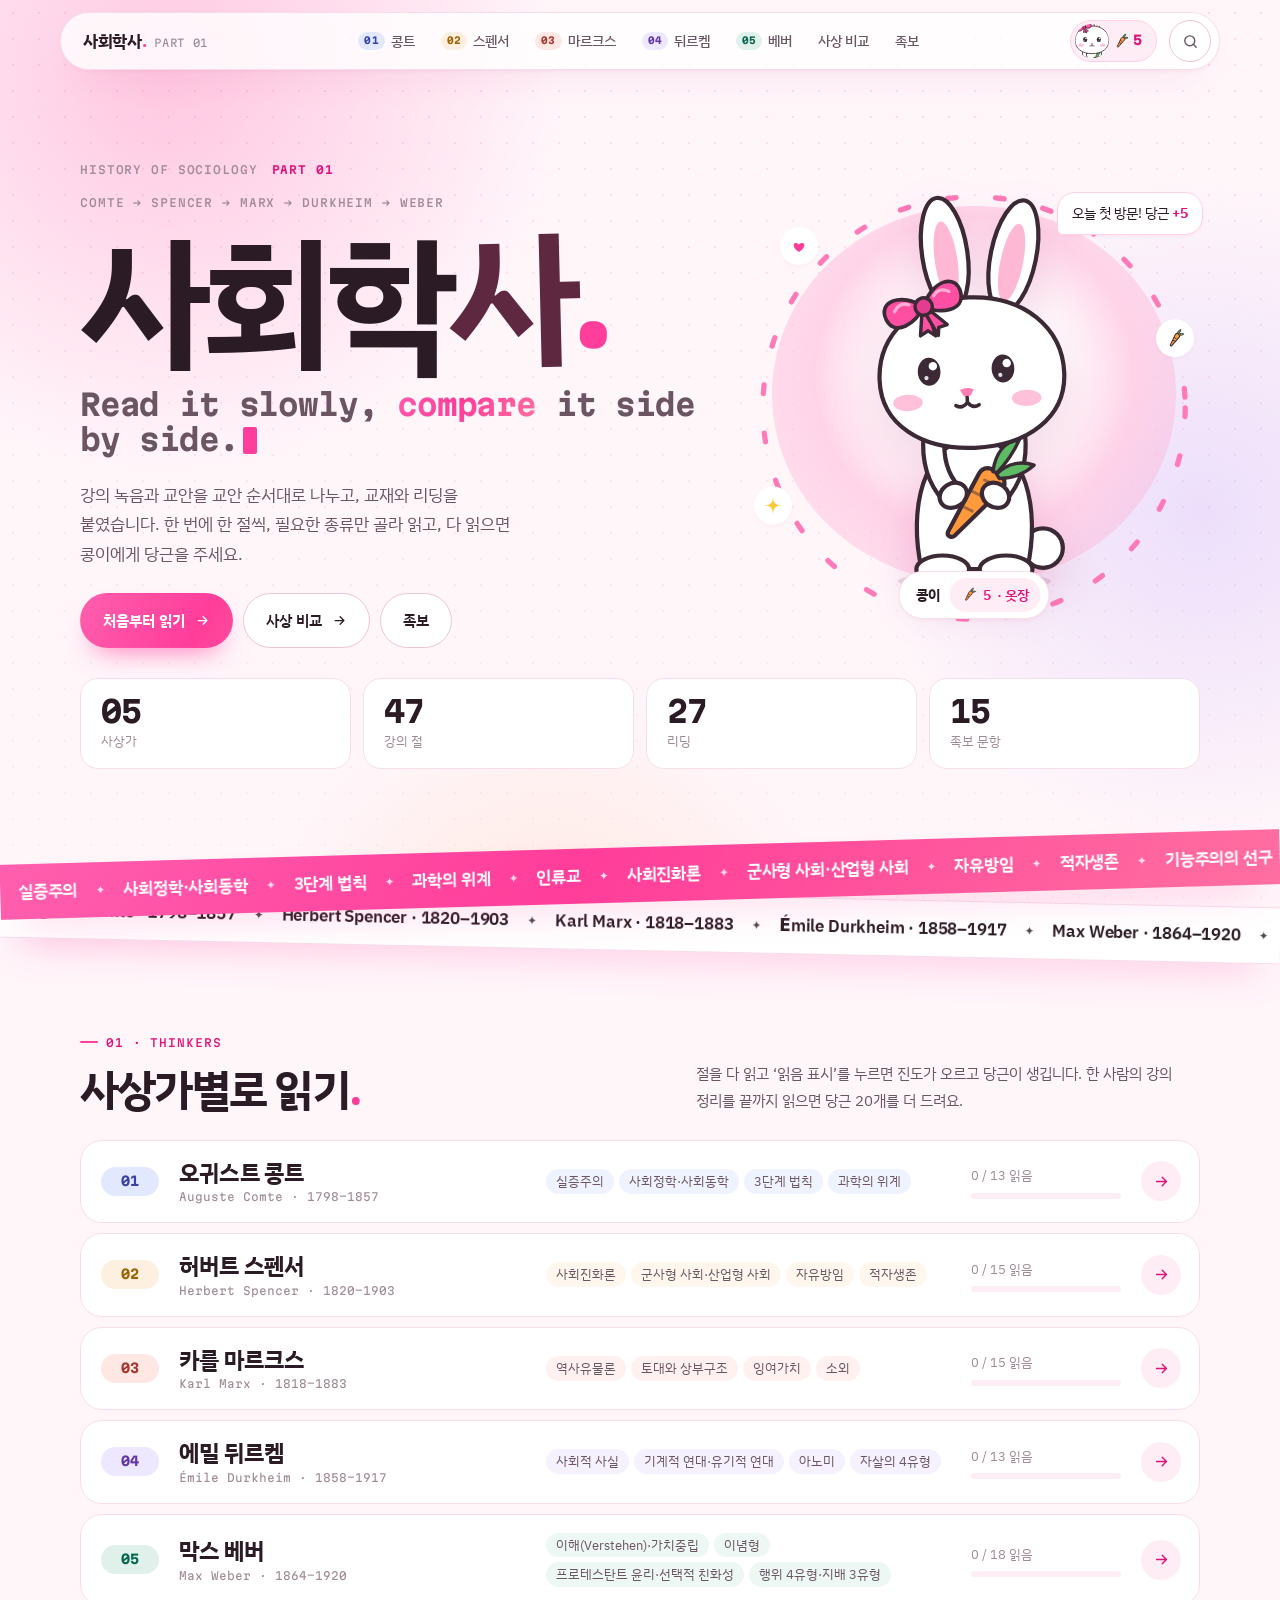
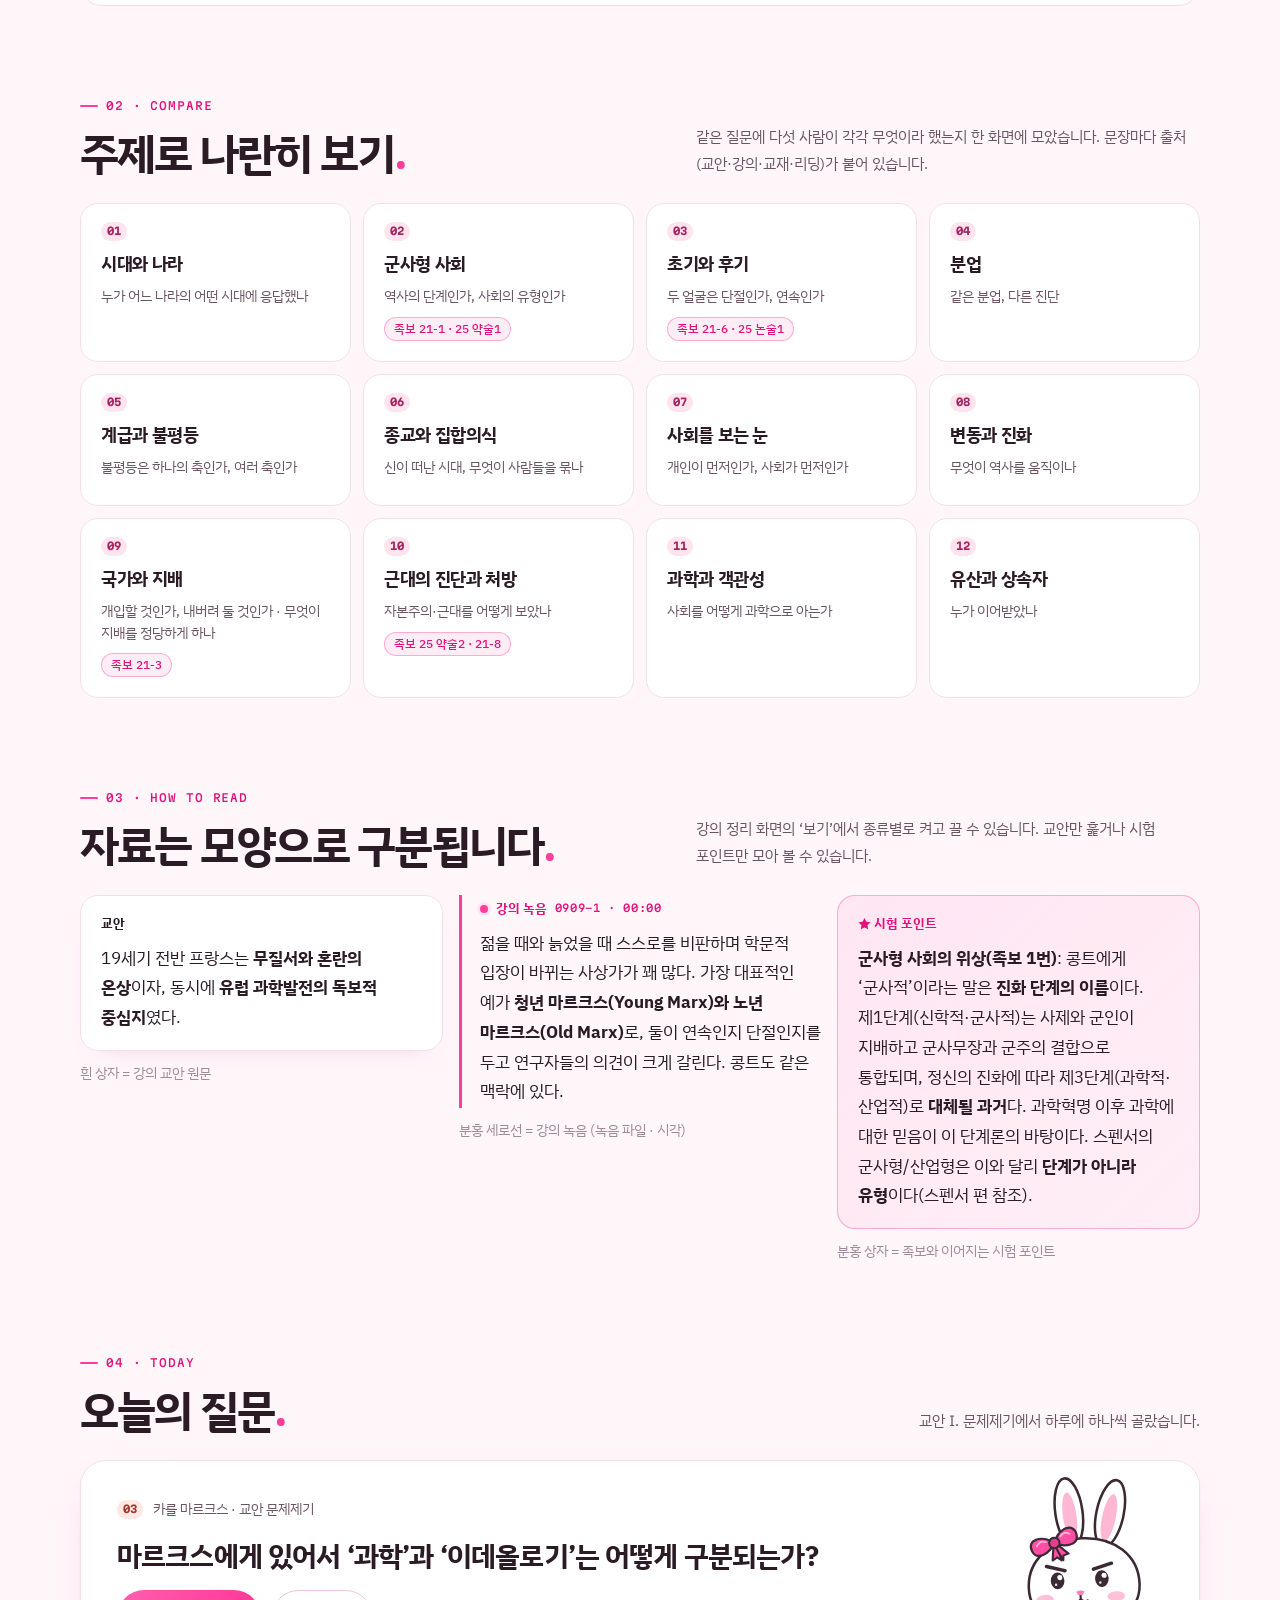
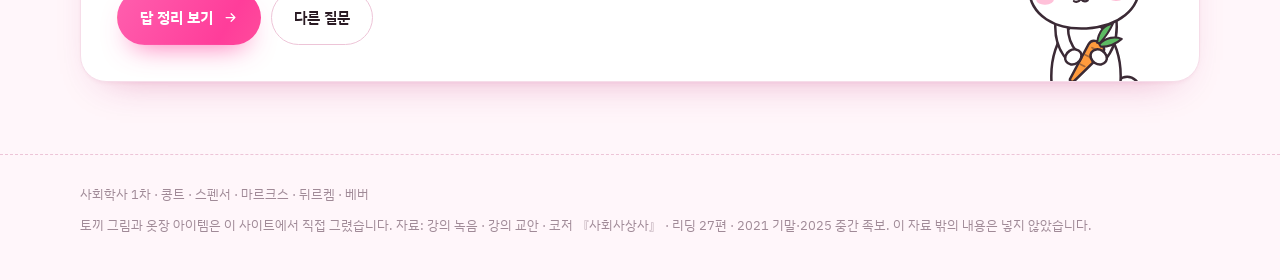
==== commit 2a10c74c: "5주차 베버 추가와 25년 중간고사 족보 정리 - 베버: 강의 녹음 0930 두 시간 전부를 교안 순서로 정리(공지·성적 포함), 교수님의 질문 4개, 교재 7절, 리딩 5편 - " ====
--- a/index.html
+++ b/index.html
@@ -4,6 +4,21 @@
 <meta charset="utf-8">
 <meta name="viewport" content="width=device-width, initial-scale=1, viewport-fit=cover">
 <title>사회학사 1차</title>
+<meta name="description" content="콩트·스펜서·마르크스·뒤르켐·베버 사회학사 시험 대비. 강의 녹음과 교안을 한 절씩, 사상은 주제별로 나란히. 흰토끼 콩이와 함께.">
+<meta property="og:type" content="website">
+<meta property="og:title" content="사회학사 1차">
+<meta property="og:description" content="콩트·스펜서·마르크스·뒤르켐·베버 사회학사 시험 대비. 강의 녹음과 교안을 한 절씩, 사상은 주제별로 나란히.">
+<meta property="og:url" content="https://dhsrua555.github.io/sociology-history/">
+<meta property="og:site_name" content="사회학사 1차">
+<meta property="og:locale" content="ko_KR">
+<meta property="og:image" content="https://dhsrua555.github.io/sociology-history/assets/banner.png">
+<meta property="og:image:width" content="1280">
+<meta property="og:image:height" content="640">
+<meta property="og:image:alt" content="사회학사 1차 배너 — 흰토끼 콩이">
+<meta name="twitter:card" content="summary_large_image">
+<meta name="twitter:title" content="사회학사 1차">
+<meta name="twitter:description" content="콩트·스펜서·마르크스·뒤르켐·베버 사회학사 시험 대비. 강의 녹음과 교안을 한 절씩, 사상은 주제별로 나란히.">
+<meta name="twitter:image" content="https://dhsrua555.github.io/sociology-history/assets/banner.png">
 <link rel="preconnect" href="https://fonts.googleapis.com">
 <link rel="preconnect" href="https://fonts.gstatic.com" crossorigin>
 <link rel="stylesheet" href="https://fonts.googleapis.com/css2?family=IBM+Plex+Sans+KR:wght@400;500;600;700&family=Martian+Mono:wght@400;500;700&display=swap">
@@ -22,7 +37,7 @@
 <main class="wrap" id="app"></main>
 <div class="search" id="search" hidden role="dialog" aria-modal="true" aria-label="검색">
   <div class="sbox">
-    <input id="sq" type="search" placeholder="개념·인물·용어로 찾기 (예: 아노미, 군사형, 잉여가치)" autocomplete="off" aria-label="검색어">
+    <input id="sq" type="search" placeholder="개념·인물·용어로 찾기 (예: 아노미, 군사형, 잉여가치, 철창)" autocomplete="off" aria-label="검색어">
     <ul class="sres" id="sres"></ul>
   </div>
 </div>
@@ -30,8 +45,8 @@
 <div class="curtain" id="curtain" hidden aria-hidden="true"><div class="ct"></div></div>
 <footer>
   <div class="wrap">
-    <span>사회학사 1차 · 콩트 · 스펜서 · 마르크스 · 뒤르켐</span>
-    <span>토끼 그림과 옷장 아이템은 이 사이트에서 직접 그렸습니다. 자료: 강의 녹음 · 강의 교안 · 코저 『사회사상사』 · 리딩 22편 · 2021 기말 족보. 이 자료 밖의 내용은 넣지 않았습니다.</span>
+    <span>사회학사 1차 · 콩트 · 스펜서 · 마르크스 · 뒤르켐 · 베버</span>
+    <span>토끼 그림과 옷장 아이템은 이 사이트에서 직접 그렸습니다. 자료: 강의 녹음 · 강의 교안 · 코저 『사회사상사』 · 리딩 27편 · 2021 기말·2025 중간 족보. 이 자료 밖의 내용은 넣지 않았습니다.</span>
   </div>
 </footer>
 <script src="assets/rabbit.js"></script>
@@ -39,6 +54,7 @@
 <script src="data/spencer.js"></script>
 <script src="data/marx.js"></script>
 <script src="data/durkheim.js"></script>
+<script src="data/weber.js"></script>
 <script src="data/readings.js"></script>
 <script src="data/compare.js"></script>
 <script src="data/exam.js"></script>
--- a/assets/style.css
+++ b/assets/style.css
@@ -389,25 +389,6 @@
 .vs-head h1, .ex-head h1, .cl-head h1 { font-size: clamp(44px, 7vw, 86px); font-weight: 700; letter-spacing: -.055em; line-height: 1; animation: rise .7s var(--out) backwards; }
 .vs-head h1 i, .ex-head h1 i, .cl-head h1 i { font-style: normal; color: var(--pink); display: inline-block; animation: pop .8s .3s var(--spring) backwards; }
 .vs-head p { max-width: 60ch; color: var(--ink-2); }
-.pick { display: flex; flex-wrap: wrap; gap: 6px; align-items: center; }
-.pick .lbl { margin-right: 6px; }
-.pick button { display: inline-flex; align-items: center; gap: 8px; padding: 5px 14px 5px 5px; border-radius: 999px; border: 1px solid var(--line-2); background: #fff; cursor: pointer; font-size: 14px; font-weight: 600; color: var(--ink); transition: all .3s var(--spring); }
-.pick button:hover { transform: translateY(-2px); }
-.pick button[aria-pressed="true"] { border-color: color-mix(in oklab, var(--c) 45%, #fff); background: color-mix(in oklab, var(--c) 8%, #fff); }
-.pick button[aria-pressed="false"] { color: var(--ink-3); border-style: dashed; background: transparent; }
-.pick button[aria-pressed="false"] .mk { filter: grayscale(1); opacity: .6; }
-.topicbar { position: sticky; top: calc(var(--top-h) + env(safe-area-inset-top, 0px) + 6px); z-index: 6; margin-top: 18px; padding: 6px; background: rgba(255, 255, 255, .93); backdrop-filter: blur(14px) saturate(1.3); -webkit-backdrop-filter: blur(14px) saturate(1.3); border: 1px solid var(--line); border-radius: 999px; box-shadow: 0 12px 26px -22px rgba(190, 30, 110, .5); }
-.topicbar .seg { flex-wrap: nowrap; overflow-x: auto; scrollbar-width: none; padding: 4px 2px; }
-.topicbar .seg::-webkit-scrollbar { display: none; }
-.topicbar .seg button { flex: none; }
-.topicbar .x { font-family: var(--f-mono); font-size: 9.5px; font-weight: 700; color: #fff; background: var(--pink); border-radius: 999px; padding: 1px 6px; }
-.topicbar [aria-pressed="true"] { background: var(--grad); border-color: transparent; color: #fff; box-shadow: 0 10px 20px -12px rgba(255, 61, 154, .9); }
-.topicbar [aria-pressed="true"] .x { background: #fff; color: var(--pink-deep); }
-
-.vs-lead { display: grid; grid-template-columns: minmax(0, 1fr) auto; gap: 28px; align-items: start; margin-top: 26px; }
-.vs-lead .q { font-size: clamp(26px, 3.6vw, 42px); font-weight: 700; letter-spacing: -.045em; line-height: 1.2; animation: rise .6s var(--out) backwards; }
-.vs-lead .lead { margin-top: 16px; max-width: 70ch; color: var(--ink-2); border-left: 3px solid var(--pink); padding-left: 16px; font-size: 15.5px; animation: rise .6s .08s var(--out) backwards; }
-.vs-lead .exam { margin-top: 14px; }
 .relmap { width: min(300px, 100%); background: #fff; border: 1px solid var(--line); border-radius: 26px; padding: 12px 10px 10px; box-shadow: var(--shadow); animation: pop .7s var(--spring) backwards; }
 .relmap svg { display: block; width: 100%; height: auto; overflow: visible; }
 .relmap .ln { stroke: var(--line-2); stroke-width: 1.2; fill: none; stroke-dasharray: 3 4; transition: stroke .3s; }
@@ -422,67 +403,262 @@
 .relmap text { font-family: var(--f-sans); font-size: 12.5px; font-weight: 700; fill: var(--ink); text-anchor: middle; }
 .relmap text.no { font-family: var(--f-mono); font-size: 10.5px; }
 .relmap .hint { font-size: 12px; color: var(--ink-3); text-align: center; margin-top: 6px; }
-@media (max-width: 760px) { .vs-lead { grid-template-columns: minmax(0, 1fr); } .relmap { margin-inline: auto; } }
-
-.cols { display: grid; grid-template-columns: repeat(auto-fit, minmax(230px, 1fr)); gap: 12px; margin-top: 30px; }
-.col { padding: 18px 20px 22px; background: #fff; border: 1px solid var(--line); border-top: 4px solid var(--c); border-radius: var(--r); display: grid; gap: 14px; align-content: start; min-width: 0; animation: flip .6s var(--out) backwards; animation-delay: calc(var(--i, 0) * 70ms); transform-origin: top center; }
-@keyframes flip { from { opacity: 0; transform: perspective(800px) rotateX(-24deg) translateY(16px); } }
-.col:hover { box-shadow: var(--shadow-lg); }
-.col .hd { display: grid; gap: 4px; justify-items: start; text-decoration: none; padding-bottom: 12px; border-bottom: 1px dashed var(--line-2); }
-.col .hd b { font-size: 22px; font-weight: 700; letter-spacing: -.035em; line-height: 1.2; transition: color .2s; }
-.col .hd small { font-family: var(--f-mono); font-size: 10.5px; color: var(--ink-3); }
-.col .hd:hover b { color: var(--pink-deep); }
-.col ul { list-style: none; margin: 0; padding: 0; display: grid; gap: 12px; }
-.col li { font-size: 15px; line-height: 1.7; padding-left: 16px; position: relative; }
-.col li::before { content: ''; position: absolute; left: 0; top: .6em; width: 7px; height: 7px; border-radius: 2px; transform: rotate(45deg); background: var(--c); }
-.col li .chip, .pair li .chip, .infl .chip { margin-left: 6px; vertical-align: 1px; line-height: 19px; font-size: 10.5px; }
-.col .none { font-size: 14px; color: var(--ink-3); }
+
 
 .sec-h { display: flex; align-items: end; justify-content: space-between; gap: 14px; flex-wrap: wrap; margin: 64px 0 18px; }
 .sec-h h2 { font-size: clamp(24px, 3vw, 32px); font-weight: 700; letter-spacing: -.035em; }
 .sec-h p { color: var(--ink-3); font-size: 14px; max-width: 58ch; }
 .sec-h .lbl, .vs-head .lbl, .ex-head .lbl, .cl-head .lbl { display: block; margin-bottom: 8px; color: var(--pink-deep); }
-.pairs { display: grid; grid-template-columns: repeat(auto-fit, minmax(min(340px, 100%), 1fr)); gap: 14px; }
-.pair { border: 1px solid var(--line); border-radius: 22px; padding: 20px; display: grid; gap: 12px; align-content: start; scroll-margin-top: 190px; transition: border-color .3s, box-shadow .3s; background: #fff; }
-.pair:hover { box-shadow: var(--shadow); }
-.pair.focus { border-color: var(--pink); box-shadow: 0 0 0 4px var(--pink-dim), var(--shadow-lg); animation: nudge .6s var(--spring); }
-@keyframes nudge { 30% { transform: scale(1.02); } }
-.pair .hd { display: flex; align-items: center; gap: 8px; flex-wrap: wrap; }
-.pair .hd b { font-size: 17px; font-weight: 700; letter-spacing: -.02em; }
-.pair .hd .t { color: var(--ink-2); font-size: 14px; }
-.pair .line { font-size: 14px; color: var(--ink-3); margin-top: -6px; }
-.pair ul { list-style: none; margin: 0; padding: 0; }
-.pair li { font-size: 15px; line-height: 1.7; padding: 10px 0; border-top: 1px dashed var(--line-2); }
-.pair li.hot { border-left: 3px solid var(--pink); padding-left: 12px; border-top-color: transparent; background: linear-gradient(90deg, var(--pink-dim), transparent 70%); border-radius: 0 10px 10px 0; }
-.pair li .tp { font-size: 11px; font-weight: 700; color: var(--pink-deep); margin-right: 8px; }
-.pair details summary { cursor: pointer; font-size: 13.5px; color: var(--ink-2); list-style: none; padding: 4px 0; }
-.pair details summary::-webkit-details-marker { display: none; }
-.pair details summary::before { content: '+ '; font-family: var(--f-mono); color: var(--pink); }
-.pair details[open] summary::before { content: '– '; }
-.pair details summary:hover { color: var(--pink-deep); }
-.pair .none { font-size: 14px; color: var(--ink-3); }
-
-.infl { display: grid; grid-template-columns: 1fr 1fr; gap: 14px; }
-@media (max-width: 760px) { .infl { grid-template-columns: 1fr; } }
-.infl > div { background: #fff; border: 1px solid var(--line); border-radius: 22px; padding: 16px 20px 6px; }
-.infl h3 { font-family: var(--f-sans); font-size: 13px; font-weight: 700; color: var(--pink-deep); margin-bottom: 2px; }
-.infl ul { list-style: none; margin: 0; padding: 0; }
-.infl li { display: grid; gap: 4px; padding: 12px 0; border-top: 1px dashed var(--line-2); }
-.infl li .nm { display: flex; align-items: center; gap: 6px; flex-wrap: wrap; font-weight: 700; }
-.infl li .nm small { font-weight: 400; color: var(--ink-3); font-size: 13px; }
-.infl li p { font-size: 14.5px; color: var(--ink-2); line-height: 1.65; }
-
-.overview > summary { cursor: pointer; list-style: none; display: inline-flex; align-items: center; gap: 8px; padding: 9px 16px; border-radius: 999px; border: 1px solid var(--line-2); background: #fff; font-size: 14px; font-weight: 600; color: var(--ink-2); transition: all .3s var(--spring); }
-.overview > summary:hover { color: var(--pink-deep); border-color: var(--pink-line); transform: translateY(-2px); }
-.overview > summary::-webkit-details-marker { display: none; }
-.overview[open] > summary { color: #fff; background: var(--ink); border-color: var(--ink); }
-.overview .tbl { margin-top: 14px; animation: rise .5s var(--out); }
-.overview .tbl table { min-width: 780px; }
-.overview td { font-size: 14px; }
-.overview th .mk { margin-right: 6px; }
-.overview td:first-child { white-space: nowrap; }
-.overview td:first-child button { border: 0; background: none; padding: 0; font-weight: 700; cursor: pointer; color: var(--ink); text-decoration: underline; text-decoration-color: var(--pink-3); text-decoration-thickness: 2px; text-underline-offset: 4px; }
-.overview td:first-child button:hover { text-decoration-color: var(--pink); color: var(--pink-deep); }
+
+/* 사상 비교: 허브 */
+.tgrid { display: grid; grid-template-columns: repeat(auto-fill, minmax(230px, 1fr)); gap: 12px; }
+.tcard { position: relative; display: grid; gap: 6px; align-content: start; padding: 18px 20px 16px; background: #fff; border: 1px solid var(--line); border-radius: var(--r); text-decoration: none; min-height: 158px; animation: rise .6s var(--out) backwards; animation-delay: calc(var(--i, 0) * 40ms); }
+.tcard:hover { box-shadow: var(--shadow-lg); border-color: var(--pink-line); --ty: -4px; }
+.tcard .no { font-family: var(--f-sans); font-size: 34px; font-weight: 700; letter-spacing: -.05em; line-height: 1; color: transparent; -webkit-text-stroke: 1.5px var(--pink-2); transition: color .3s; }
+.tcard:hover .no { color: var(--pink); -webkit-text-stroke-color: var(--pink); }
+.tcard b { font-size: 19px; font-weight: 700; letter-spacing: -.02em; }
+.tcard small { font-size: 14px; color: var(--ink-2); line-height: 1.5; }
+.tcard .dots { display: flex; gap: 6px; margin-top: 6px; }
+.tcard .dots i { width: 11px; height: 11px; border-radius: 50%; border: 2px solid var(--c); }
+.tcard .dots i.on { background: var(--c); }
+.tcard .chip { justify-self: start; }
+.tcard .seen { position: absolute; right: 14px; top: 14px; width: 24px; height: 24px; border-radius: 50%; background: var(--pink); color: #fff; font-size: 12px; font-weight: 700; display: grid; place-items: center; }
+.pgrid { display: grid; grid-template-columns: repeat(auto-fill, minmax(min(300px, 100%), 1fr)); gap: 12px; }
+.pcard { display: grid; gap: 4px; align-content: start; padding: 18px 20px; background: linear-gradient(120deg, color-mix(in oklab, var(--ca) 11%, #fff), #fff 48%, color-mix(in oklab, var(--cb) 11%, #fff)); border: 1px solid var(--line); border-radius: 22px; text-decoration: none; animation: rise .6s var(--out) backwards; animation-delay: calc(var(--i, 0) * 50ms); transition: transform .4s var(--spring), box-shadow .3s; }
+.pcard:hover { transform: translateY(-4px); box-shadow: var(--shadow-lg); }
+.pcard .duo { display: flex; align-items: center; gap: 8px; }
+.pcard .duo em { font-style: normal; font-family: var(--f-mono); font-size: 10px; font-weight: 700; color: var(--pink); }
+.pcard b { font-size: 20px; font-weight: 700; letter-spacing: -.03em; margin-top: 8px; }
+.pcard .t { font-size: 15px; font-weight: 700; color: var(--pink-deep); }
+.pcard small { font-size: 13.5px; color: var(--ink-2); line-height: 1.5; }
+.pcard .chip { justify-self: start; margin-top: 6px; }
+.mgrid { display: grid; grid-template-columns: repeat(auto-fit, minmax(min(280px, 100%), 1fr)); gap: 12px; }
+.mcard { display: grid; grid-template-columns: minmax(0, 1fr) auto; gap: 2px 12px; align-items: center; padding: 20px 22px; background: #fff; border: 1px solid var(--line); border-radius: 22px; text-decoration: none; }
+.mcard b { font-size: 18px; font-weight: 700; }
+.mcard small { grid-column: 1; font-size: 14px; color: var(--ink-2); }
+.mcard svg { grid-row: 1 / 3; grid-column: 2; width: 22px; height: 22px; color: var(--pink); transition: transform .3s var(--spring); }
+.mcard:hover svg { transform: translateX(5px); }
+
+/* 사상 비교: 주제 한 장 */
+.crumb { display: flex; align-items: center; gap: 12px; flex-wrap: wrap; padding-top: 26px; }
+.crumb .back2 { padding: 8px 14px; font-size: 13.5px; }
+.crumb .back2 svg { width: 14px; height: 14px; }
+.crumb .lbl { color: var(--pink-deep); }
+.crumb .pn { margin-left: auto; display: flex; gap: 6px; }
+.crumb .iconbtn { width: 38px; height: 38px; }
+.tp-head { display: grid; grid-template-columns: auto minmax(0, 1fr) auto; gap: 6px 22px; align-items: center; padding: 20px 0 8px; }
+.tp-head .no { font-family: var(--f-sans); font-size: clamp(64px, 10vw, 120px); font-weight: 700; letter-spacing: -.06em; line-height: .9; color: transparent; -webkit-text-stroke: 2px var(--pink-2); animation: bignum .9s var(--spring) backwards; }
+.tp-head h1 { font-size: clamp(34px, 5.4vw, 62px); font-weight: 700; letter-spacing: -.05em; line-height: 1.05; animation: rise .6s var(--out) backwards; }
+.tp-head h1 i { font-style: normal; color: var(--pink); }
+.tp-head .q { font-size: clamp(17px, 2vw, 22px); font-weight: 600; color: var(--ink-2); margin-top: 6px; letter-spacing: -.02em; animation: rise .6s .08s var(--out) backwards; }
+.tp-head .chip { align-self: start; margin-top: 12px; }
+.tp-lead { margin: 6px 0 0; max-width: 920px; padding: 14px 20px; background: rgba(255, 255, 255, .8); border: 1px solid var(--line); border-left: 4px solid var(--pink); border-radius: 14px; color: var(--ink-2); font-size: 15px; line-height: 1.7; }
+@media (max-width: 640px) { .tp-head { grid-template-columns: minmax(0, 1fr); } .tp-head .no { font-size: 56px; } .tp-head .chip { justify-self: start; margin-top: 0; } }
+
+.glance { margin-top: 22px; }
+.gl { display: grid; grid-template-columns: repeat(var(--gn, 4), minmax(0, 1fr)); gap: 10px; }
+.gcard { display: grid; align-content: start; gap: 8px; padding: 14px 16px 16px; text-align: left; font: inherit; color: inherit; background: #fff; border: 1px solid var(--line); border-top: 5px solid var(--c); border-radius: 18px; cursor: pointer; transition: transform .35s var(--spring), box-shadow .3s; }
+.gcard:hover { transform: translateY(-3px); box-shadow: var(--shadow); }
+.gcard[aria-pressed="true"] { transform: translateY(-3px); box-shadow: 0 0 0 3px color-mix(in oklab, var(--c) 35%, transparent), var(--shadow-lg); }
+.gcard .hd { display: flex; align-items: center; gap: 8px; }
+.gcard .hd b { font-size: 15px; font-weight: 700; }
+.gcard p { font-size: 14px; line-height: 1.55; color: var(--ink-2); }
+.gcard p strong { color: var(--ink); }
+.gcard.off { cursor: default; opacity: .55; border-top-style: dashed; }
+@media (max-width: 1180px) { .gl { grid-template-columns: repeat(auto-fit, minmax(min(200px, 100%), 1fr)); } }
+
+.stabs { position: sticky; top: calc(var(--top-h) + env(safe-area-inset-top, 0px) + 6px); z-index: 6; display: flex; align-items: center; gap: 4px; margin-top: 16px; padding: 6px; background: rgba(255, 255, 255, .93); backdrop-filter: blur(14px) saturate(1.3); -webkit-backdrop-filter: blur(14px) saturate(1.3); border: 1px solid var(--line); border-radius: 999px; box-shadow: 0 12px 26px -22px rgba(190, 30, 110, .5); overflow-x: auto; scrollbar-width: none; }
+.stabs::-webkit-scrollbar { display: none; }
+.stabs button { flex: none; display: inline-flex; align-items: center; gap: 7px; padding: 6px 14px 6px 6px; border: 0; border-radius: 999px; background: transparent; font-size: 14px; font-weight: 700; color: var(--ink-2); cursor: pointer; transition: background .25s, color .25s; }
+.stabs button:hover { background: var(--bg-3); color: var(--ink); }
+.stabs button[aria-selected="true"] { background: var(--ink); color: #fff; }
+.stabs button.wr { padding-left: 14px; }
+.stabs button.wr[aria-selected="true"] { background: var(--grad); }
+.stabs .kb { margin-left: auto; padding: 0 12px 0 16px; font-size: 12px; color: var(--ink-3); white-space: nowrap; }
+@media (hover: none), (max-width: 760px) { .stabs .kb { display: none; } }
+
+.deck { margin-top: 14px; }
+.deck.in-r { animation: slide-r .45s var(--out); }
+.deck.in-l { animation: slide-l .45s var(--out); }
+.slide { --c: var(--pink); position: relative; overflow: hidden; display: grid; gap: 18px; padding: clamp(20px, 3.4vw, 40px); padding-top: clamp(24px, 3.6vw, 44px); background: #fff; border: 1px solid var(--line); border-radius: 28px; box-shadow: var(--shadow-lg); }
+.slide::before { content: ''; position: absolute; left: 0; right: 0; top: 0; height: 6px; background: var(--c); }
+.slide.wrap::before { background: var(--grad); }
+.slide .sh { display: flex; align-items: center; gap: 12px; flex-wrap: wrap; }
+.slide .sh .mk { font-size: 12px; padding: 7px 9px; }
+.slide .sh .who b { display: block; font-size: 16px; font-weight: 700; line-height: 1.3; }
+.slide .sh .who small { font-family: var(--f-mono); font-size: 11px; color: var(--ink-3); }
+.slide .sh .to { margin-left: auto; font-size: 13px; font-weight: 600; color: var(--ink-3); text-decoration: none; }
+.slide .sh .to:hover { color: var(--pink-deep); }
+.slide .sh .sq { font-size: 13px; font-weight: 700; color: #fff; background: var(--grad); padding: 4px 12px; border-radius: 999px; }
+.slide .sh .pg2 { font-size: 13px; font-weight: 600; color: var(--ink-3); }
+.skey { font-size: clamp(24px, 3.2vw, 36px); font-weight: 700; letter-spacing: -.04em; line-height: 1.3; animation: rise .5s var(--out) backwards; }
+.skey strong { background: linear-gradient(transparent 58%, color-mix(in oklab, var(--c) 30%, transparent) 58%); }
+.stags { display: flex; flex-wrap: wrap; gap: 6px; margin-top: -6px; }
+.stags span { font-size: 13px; font-weight: 700; color: color-mix(in oklab, var(--c) 75%, #000); background: color-mix(in oklab, var(--c) 11%, #fff); padding: 3px 11px; border-radius: 999px; }
+.sbody { display: grid; gap: 16px; }
+.sfoot { display: flex; align-items: center; justify-content: space-between; gap: 10px; padding-top: 14px; border-top: 1px dashed var(--line-2); }
+.sfoot .btn { padding: 10px 18px; font-size: 14px; }
+.sfoot .pg { font-family: var(--f-mono); font-size: 12px; color: var(--ink-3); }
+
+/* 슬라이드 블록 */
+.sl { position: relative; min-width: 0; }
+.sl-h { display: flex; align-items: center; gap: 8px; margin-bottom: 10px; font-size: 14px; font-weight: 700; color: var(--ink-2); }
+.sl-h::before { content: ''; width: 16px; height: 3px; border-radius: 3px; background: var(--c); flex: none; }
+.sl .cap { margin-top: 10px; font-size: 14.5px; line-height: 1.6; color: var(--ink-2); text-align: center; }
+.sl .cap strong { color: var(--ink); }
+.sl .srcs { display: flex; flex-wrap: wrap; justify-content: flex-end; gap: 4px; margin-top: 8px; }
+.sl .chip.src { font-size: 10.5px; line-height: 19px; padding: 0 8px; }
+.sl-big { padding: 22px 26px; background: linear-gradient(135deg, color-mix(in oklab, var(--c) 13%, #fff), #fff 72%); border: 1px solid color-mix(in oklab, var(--c) 25%, #fff); border-radius: 22px; }
+.sl-big .bg { font-size: clamp(21px, 2.7vw, 30px); font-weight: 700; letter-spacing: -.035em; line-height: 1.3; }
+.sl-big .bg strong { color: color-mix(in oklab, var(--c) 80%, #000); }
+.sl-big .sub { max-width: 64ch; margin-top: 8px; font-size: 15.5px; line-height: 1.65; color: var(--ink-2); }
+
+.flow { list-style: none; margin: 0; padding: 0; display: grid; grid-template-columns: repeat(var(--n), minmax(0, 1fr)); gap: 24px; counter-reset: st; }
+.flow li { position: relative; display: grid; align-content: start; gap: 4px; padding: 14px 12px; text-align: center; background: var(--bg); border: 1px solid var(--line); border-radius: 16px; counter-increment: st; animation: pop .5s var(--spring) backwards; animation-delay: calc(var(--i, 0) * 90ms + .1s); }
+.flow li::before { content: counter(st, decimal-leading-zero); font-family: var(--f-mono); font-size: 10px; font-weight: 700; color: var(--ink-3); }
+.flow li + li::after { content: ''; position: absolute; left: -19px; top: 50%; width: 14px; height: 14px; margin-top: -7px; background: var(--c); -webkit-mask: url("data:image/svg+xml,%3Csvg xmlns='http://www.w3.org/2000/svg' viewBox='0 0 24 24'%3E%3Cpath d='M8 4l8 8-8 8' fill='none' stroke='black' stroke-width='3.4' stroke-linecap='round' stroke-linejoin='round'/%3E%3C/svg%3E") center / contain no-repeat; mask: url("data:image/svg+xml,%3Csvg xmlns='http://www.w3.org/2000/svg' viewBox='0 0 24 24'%3E%3Cpath d='M8 4l8 8-8 8' fill='none' stroke='black' stroke-width='3.4' stroke-linecap='round' stroke-linejoin='round'/%3E%3C/svg%3E") center / contain no-repeat; }
+.flow li b { font-size: 15px; font-weight: 700; line-height: 1.35; }
+.flow li small { font-size: 12.5px; line-height: 1.45; color: var(--ink-2); }
+.flow li .chip { justify-self: center; }
+.flow li.hot { background: var(--c); border-color: var(--c); color: #fff; box-shadow: 0 14px 26px -16px var(--c); }
+.flow li.hot::before, .flow li.hot small { color: rgba(255, 255, 255, .88); }
+@media (max-width: 1000px) {
+  .flow.long { grid-template-columns: minmax(0, 1fr); gap: 20px; }
+  .flow.long li { grid-template-columns: 28px minmax(0, 1fr); text-align: left; column-gap: 10px; }
+  .flow.long li::before { grid-row: 1 / 3; align-self: center; }
+  .flow.long li .chip { justify-self: start; }
+  .flow.long li + li::after { left: 50%; top: -17px; margin: 0 0 0 -7px; transform: rotate(90deg); }
+}
+@media (max-width: 640px) {
+  .flow { grid-template-columns: minmax(0, 1fr); gap: 20px; }
+  .flow li { grid-template-columns: 28px minmax(0, 1fr); text-align: left; column-gap: 10px; }
+  .flow li::before { grid-row: 1 / 3; align-self: center; }
+  .flow li .chip { justify-self: start; }
+  .flow li + li::after { left: 50%; top: -17px; margin: 0 0 0 -7px; transform: rotate(90deg); }
+}
+
+.vsg { display: grid; grid-template-columns: minmax(0, 1fr) auto minmax(0, 1fr); grid-auto-flow: row dense; gap: 8px 12px; }
+.vsg .vh { padding: 11px 16px; border-radius: 14px; font-size: 16px; font-weight: 700; text-align: center; color: #fff; }
+.vsg .vh.l { grid-column: 1; background: var(--ink); }
+.vsg .vh.r { grid-column: 3; background: var(--c); }
+.vsg .vx { grid-column: 2; align-self: center; justify-self: center; width: 44px; height: 44px; border-radius: 50%; display: grid; place-items: center; background: var(--grad); color: #fff; font-family: var(--f-mono); font-size: 12px; font-weight: 700; box-shadow: 0 8px 18px -8px rgba(255, 61, 154, .8); animation: pop .6s .1s var(--spring) backwards; }
+.vsg .vk { grid-column: 2; align-self: center; justify-self: center; max-width: 150px; text-align: center; font-size: 12.5px; font-weight: 700; line-height: 1.35; color: var(--ink-3); }
+.vsg .vk i { display: block; width: 2px; height: 100%; min-height: 24px; margin: 0 auto; background: var(--line-2); }
+.vsg .vc { padding: 12px 16px; border-radius: 14px; font-size: 15px; line-height: 1.55; animation: rise .5s var(--out) backwards; animation-delay: calc(var(--i, 0) * 70ms + .1s); }
+.vsg .vc.l { grid-column: 1; background: #F7F2F5; text-align: right; }
+.vsg .vc.r { grid-column: 3; background: color-mix(in oklab, var(--c) 10%, #fff); }
+.vsg .vc strong { color: var(--ink); }
+.vsg .vc .chip { margin-left: 6px; vertical-align: 1px; }
+@media (max-width: 640px) {
+  .vsg { grid-template-columns: minmax(0, 1fr) minmax(0, 1fr); gap: 6px 8px; }
+  .vsg .vx { display: none; }
+  .vsg .vh.r, .vsg .vc.r { grid-column: 2; }
+  .vsg .vk { grid-column: 1 / -1; max-width: none; margin-top: 6px; }
+  .vsg.nolab .vk { display: none; }
+  .vsg .vc { font-size: 14px; padding: 10px 12px; }
+  .vsg .vc.l { text-align: left; }
+}
+
+.cards { display: grid; grid-template-columns: repeat(auto-fit, minmax(min(190px, 100%), 1fr)); gap: 10px; }
+.cd { display: grid; align-content: start; gap: 6px; padding: 16px; background: var(--bg); border: 1px solid var(--line); border-radius: 18px; animation: pop .5s var(--spring) backwards; animation-delay: calc(var(--i, 0) * 70ms + .1s); transition: transform .3s var(--spring), box-shadow .3s, background .3s; }
+.cd:hover { transform: translateY(-3px); box-shadow: var(--shadow); background: #fff; }
+.cd .no { width: 28px; height: 28px; border-radius: 50%; display: grid; place-items: center; font-family: var(--f-mono); font-size: 11px; font-weight: 700; color: #fff; background: var(--c); }
+.cd b { font-size: 16px; font-weight: 700; letter-spacing: -.02em; line-height: 1.35; }
+.cd p { font-size: 14px; line-height: 1.55; color: var(--ink-2); }
+.cd .chip { justify-self: start; }
+.cd.hot { background: color-mix(in oklab, var(--c) 11%, #fff); border-color: color-mix(in oklab, var(--c) 35%, #fff); }
+
+.sl-why { padding: 18px 20px; background: var(--bg); border: 1px solid var(--line); border-radius: 22px; }
+.sl-why .wq { display: flex; align-items: center; gap: 10px; font-size: 18px; font-weight: 700; letter-spacing: -.02em; }
+.sl-why .wq span { flex: none; width: 30px; height: 30px; border-radius: 50%; display: grid; place-items: center; background: var(--c); color: #fff; font-family: var(--f-mono); font-size: 15px; }
+.sl-why ul { list-style: none; margin: 12px 0 0; padding: 0; display: grid; gap: 8px; }
+.sl-why li { position: relative; padding: 10px 14px 10px 40px; background: #fff; border: 1px solid var(--line); border-radius: 12px; animation: rise .45s var(--out) backwards; animation-delay: calc(var(--i, 0) * 80ms + .1s); }
+.sl-why li::before { content: '→'; position: absolute; left: 15px; top: 9px; font-weight: 700; color: var(--c); }
+.sl-why li b { font-weight: 700; margin-right: 8px; }
+.sl-why li span { font-size: 14.5px; color: var(--ink-2); }
+.sl-why li .chip { margin-left: 6px; }
+
+.sl-quote { margin: 0; padding: 22px 26px 18px 62px; background: var(--ink); color: #fff; border-radius: 22px; }
+.sl-quote::before { content: '“'; position: absolute; left: 18px; top: 6px; font-family: Georgia, 'Times New Roman', serif; font-size: 72px; line-height: 1; color: var(--pink-2); }
+.sl-quote blockquote { margin: 0; font-size: clamp(17px, 2vw, 21px); font-weight: 600; line-height: 1.55; letter-spacing: -.02em; }
+.sl-quote figcaption { display: flex; flex-wrap: wrap; align-items: center; gap: 6px; margin-top: 10px; font-size: 13px; color: rgba(255, 255, 255, .72); }
+.sl-quote .chip.src { color: rgba(255, 255, 255, .8); border-color: rgba(255, 255, 255, .3); }
+
+.sl-table .tbl td strong { color: var(--ink); }
+.sl-note { padding: 14px 18px; background: color-mix(in oklab, var(--c) 6%, #fff); border: 1px dashed color-mix(in oklab, var(--c) 40%, #fff); border-radius: 16px; font-size: 14.5px; line-height: 1.65; color: var(--ink-2); }
+.sl-note::before { content: 'NOTE'; display: block; margin-bottom: 4px; font-family: var(--f-mono); font-size: 10px; font-weight: 700; letter-spacing: .08em; color: color-mix(in oklab, var(--c) 70%, #000); }
+
+.sl-rel { padding-top: 4px; }
+.relwrap { display: grid; grid-template-columns: 270px minmax(0, 1fr); gap: 16px; align-items: start; }
+.relwrap .relmap { width: 100%; }
+.relmap .nd.off circle { stroke-dasharray: 3 3; opacity: .55; }
+@media (max-width: 820px) { .relwrap { grid-template-columns: minmax(0, 1fr); } .relwrap .relmap { max-width: 300px; margin-inline: auto; } }
+.pminis { display: grid; gap: 10px; }
+.pmini { display: grid; gap: 8px; padding: 14px 16px; background: var(--bg); border: 1px solid var(--line); border-radius: 18px; text-decoration: none; transition: transform .3s var(--spring), box-shadow .3s, background .3s; }
+.pmini:hover { transform: translateY(-2px); background: #fff; box-shadow: var(--shadow); }
+.pmini .duo { display: flex; gap: 4px; }
+.pmini b { font-size: 15px; font-weight: 700; }
+.pmini .ab { display: grid; grid-template-columns: minmax(0, 1fr) minmax(0, 1fr); gap: 8px; }
+.pmini .ab > span { padding: 8px 10px; font-size: 13.5px; line-height: 1.5; color: var(--ink-2); background: color-mix(in oklab, var(--c) 8%, #fff); border-left: 3px solid var(--c); border-radius: 10px; }
+.pmini .ab em { display: block; font-style: normal; font-size: 11.5px; font-weight: 700; color: color-mix(in oklab, var(--c) 72%, #000); }
+@media (max-width: 520px) { .pmini .ab { grid-template-columns: minmax(0, 1fr); } }
+.vs-nav { max-width: none; margin-top: 28px; }
+
+/* 사상 비교: 두 사람씩 */
+.pr-head { display: grid; justify-items: center; gap: 10px; padding: 22px 0 6px; text-align: center; }
+.duo-big { display: grid; grid-template-columns: minmax(0, 1fr) auto minmax(0, 1fr); align-items: center; gap: 14px; width: min(760px, 100%); }
+.duo-big .who { display: grid; justify-items: center; gap: 4px; padding: 18px 12px; background: #fff; border: 1px solid var(--line); border-top: 5px solid var(--c); border-radius: 22px; text-decoration: none; box-shadow: var(--shadow); transition: transform .35s var(--spring); }
+.duo-big .who:hover { transform: translateY(-3px); }
+.duo-big .who b { font-size: clamp(18px, 2.6vw, 26px); font-weight: 700; letter-spacing: -.03em; }
+.duo-big .who small { font-family: var(--f-mono); font-size: 11px; color: var(--ink-3); }
+.duo-big .who.l { animation: in-l .6s var(--spring) backwards; }
+.duo-big .who.r { animation: in-r .6s var(--spring) backwards; }
+@keyframes in-l { from { opacity: 0; transform: translateX(-40px); } }
+@keyframes in-r { from { opacity: 0; transform: translateX(40px); } }
+.vsx { width: 58px; height: 58px; border-radius: 50%; display: grid; place-items: center; background: var(--grad); color: #fff; font-family: var(--f-mono); font-size: 15px; font-weight: 700; box-shadow: 0 12px 24px -10px rgba(255, 61, 154, .8); animation: pop .7s .25s var(--spring) backwards; }
+.pr-head h1 { margin-top: 10px; font-size: clamp(30px, 5vw, 56px); font-weight: 700; letter-spacing: -.05em; line-height: 1.05; }
+.pr-head h1 i { font-style: normal; color: var(--pink); }
+.pr-head .line { font-size: 16px; color: var(--ink-2); }
+.plist { display: grid; gap: 14px; margin-top: 22px; }
+.pslide { display: grid; gap: 12px; padding: clamp(18px, 3vw, 28px); background: #fff; border: 1px solid var(--line); border-radius: 26px; box-shadow: var(--shadow); animation: rise .6s var(--out) backwards; animation-delay: calc(var(--i, 0) * 70ms); }
+.pslide .ptop { display: flex; align-items: center; justify-content: space-between; gap: 10px; }
+.pslide .ptop .k { font-family: var(--f-mono); font-size: 22px; font-weight: 700; color: var(--pink-3); }
+.pslide h3 { font-size: clamp(20px, 2.4vw, 26px); font-weight: 700; letter-spacing: -.03em; line-height: 1.3; }
+.ab2 { display: grid; grid-template-columns: minmax(0, 1fr) auto minmax(0, 1fr); gap: 12px; align-items: stretch; }
+.ab2 .c { display: grid; align-content: start; gap: 6px; padding: 14px 16px; border-radius: 18px; }
+.ab2 .c.l { background: color-mix(in oklab, var(--ca) 10%, #fff); border-left: 4px solid var(--ca); }
+.ab2 .c.r { background: color-mix(in oklab, var(--cb) 10%, #fff); border-left: 4px solid var(--cb); }
+.ab2 .nm { display: flex; align-items: center; gap: 6px; font-size: 13px; font-weight: 700; color: var(--ink-2); }
+.ab2 p { font-size: 15.5px; line-height: 1.6; }
+.ab2 .vx { align-self: center; font-family: var(--f-mono); font-size: 11px; font-weight: 700; color: var(--pink); }
+.pnote { padding: 10px 14px; font-size: 14.5px; line-height: 1.6; color: var(--ink-2); background: var(--bg); border-radius: 12px; }
+.pslide .srcs { display: flex; justify-content: flex-end; }
+@media (max-width: 640px) { .ab2 { grid-template-columns: minmax(0, 1fr); } .ab2 .vx { justify-self: center; } .duo-big { grid-template-columns: minmax(0, 1fr); } .vsx { justify-self: center; width: 46px; height: 46px; } }
+
+/* 사상 비교: 한눈에 표 · 영향 */
+.overview2 { margin-top: 16px; }
+.overview2 table { min-width: 900px; font-size: 14px; }
+.overview2 thead th { box-shadow: inset 0 -3px 0 var(--c, transparent); white-space: nowrap; }
+.overview2 thead th .mk { margin-right: 6px; }
+.overview2 th[scope="row"] { background: #fff; color: var(--ink); font-size: 14px; vertical-align: top; }
+.overview2 th[scope="row"] a { display: flex; align-items: center; gap: 8px; font-weight: 700; text-decoration: none; white-space: nowrap; }
+.overview2 td a { display: block; color: var(--ink-2); text-decoration: none; }
+.overview2 td a strong { color: var(--ink); }
+.overview2 td a:hover { color: var(--pink-deep); }
+.lin { display: grid; grid-template-columns: minmax(0, 1fr) auto minmax(0, 1fr); gap: 16px; align-items: start; margin-top: 18px; }
+.lin section { padding: 18px 20px; background: #fff; border: 1px solid var(--line); border-radius: 24px; }
+.lin h2 { display: flex; align-items: center; gap: 10px; margin-bottom: 6px; font-size: 18px; font-weight: 700; }
+.lin h2 span { font-family: var(--f-mono); font-size: 11px; color: #fff; background: var(--grad); padding: 3px 9px; border-radius: 999px; }
+.lin ul { list-style: none; margin: 0; padding: 0; }
+.lin li { display: grid; gap: 4px; padding: 12px 0; border-top: 1px dashed var(--line-2); }
+.lin li .nm { display: flex; align-items: center; gap: 6px; flex-wrap: wrap; }
+.lin li .nm b { font-weight: 700; }
+.lin li .nm small { font-size: 13px; color: var(--ink-3); }
+.lin li p { font-size: 14.5px; line-height: 1.6; color: var(--ink-2); }
+.lin li p .chip { margin-left: 6px; }
+.lin-mid { position: sticky; top: calc(var(--top-h) + 40px); display: grid; justify-items: center; gap: 10px; padding-top: 40px; }
+.lin-mid .mk { font-size: 13px; padding: 8px 10px; }
+@media (max-width: 860px) { .lin { grid-template-columns: minmax(0, 1fr); } .lin-mid { display: none; } }
 
 /* ── 족보 ─────────────────────────── */
 .ex-note { max-width: 74ch; color: var(--ink-2); border-left: 3px solid var(--pink); padding-left: 16px; font-size: 15.5px; }
@@ -503,6 +679,21 @@
 .eq details > summary:hover { transform: translateY(-2px); background: var(--pink-dim); }
 .eq details[open] > summary { background: var(--grad); border-color: transparent; color: #fff; }
 .eq .ol { margin-top: 16px; padding: 18px 20px; border-radius: var(--r); background: var(--bg); border: 1px solid var(--line); animation: rise .5s var(--out); }
+.eq .qk { font-size: 12.5px; font-weight: 700; color: var(--pink-deep); margin-bottom: 2px; }
+.eq .box.given { display: block; font-weight: 500; background: #fff; border-style: dashed; }
+.eq .box.given b { font-weight: 700; color: var(--pink-deep); margin-right: 6px; }
+.ex-jump { display: flex; flex-wrap: wrap; gap: 6px; }
+.ex-jump .chip { text-decoration: none; }
+.exs { scroll-margin-top: 110px; margin-top: 34px; padding-top: 30px; border-top: 1px dashed var(--line-2); }
+.exs:first-of-type { border-top: 0; padding-top: 6px; }
+.exs-h { display: grid; gap: 10px; }
+.exs-h .lbl { color: var(--pink-deep); }
+.exs-h h2 { font-size: clamp(26px, 3.6vw, 38px); font-weight: 700; letter-spacing: -.04em; line-height: 1.15; text-wrap: balance; }
+.exs-h h2 i { font-style: normal; color: var(--pink); }
+.strat { max-width: 74ch; padding: 16px 20px 18px; border-radius: var(--r); background: linear-gradient(135deg, rgba(255, 61, 154, .08), rgba(255, 180, 215, .14)); border: 1.5px solid var(--pink-line); }
+.strat > b { display: block; font-size: 14px; font-weight: 700; color: var(--pink-deep); margin-bottom: 6px; }
+.strat ul { margin: 0; padding-left: 18px; display: grid; gap: 4px; font-size: 15px; line-height: 1.6; color: var(--ink-2); }
+.strat strong { color: var(--ink); }
 @media (max-width: 560px) { .eq { grid-template-columns: minmax(0, 1fr); gap: 6px; padding: 18px; } }
 
 /* ── 옷장 ─────────────────────────── */
@@ -638,3 +829,24 @@
   .curtain { display: none; }
 }
 .done.hop { animation: bump .6s var(--spring); }
+.vsg .vh.l { background: var(--cl, var(--ink)); }
+.vsg .vh.r { background: var(--cr, var(--c)); }
+.vsg.cl .vc.l { background: color-mix(in oklab, var(--cl) 10%, #fff); }
+.vsg .vc.r { background: color-mix(in oklab, var(--cr, var(--c)) 10%, #fff); }
+@media (max-width: 640px) { .cards { grid-template-columns: repeat(auto-fit, minmax(min(140px, 100%), 1fr)); } .cd { padding: 14px; } }
+
+/* 강의 정리·교재 안의 시각 블록(비교 슬라이드와 같은 마크업) */
+.msgs > .b-vis, .tx .b-vis { display: grid; gap: 12px; }
+.b-vis .sl-table .tbl { margin: 0; }
+.msgs .flow.long { grid-template-columns: minmax(0, 1fr); gap: 20px; }
+.msgs .flow.long li { grid-template-columns: 28px minmax(0, 1fr); text-align: left; column-gap: 10px; }
+.msgs .flow.long li::before { grid-row: 1 / 3; align-self: center; }
+.msgs .flow.long li .chip { justify-self: start; }
+.msgs .flow.long li + li::after { left: 50%; top: -17px; margin: 0 0 0 -7px; transform: rotate(90deg); }
+@media (max-width: 1180px) {
+  .msgs .flow { grid-template-columns: minmax(0, 1fr); gap: 20px; }
+  .msgs .flow li { grid-template-columns: 28px minmax(0, 1fr); text-align: left; column-gap: 10px; }
+  .msgs .flow li::before { grid-row: 1 / 3; align-self: center; }
+  .msgs .flow li .chip { justify-self: start; }
+  .msgs .flow li + li::after { left: 50%; top: -17px; margin: 0 0 0 -7px; transform: rotate(90deg); }
+}
